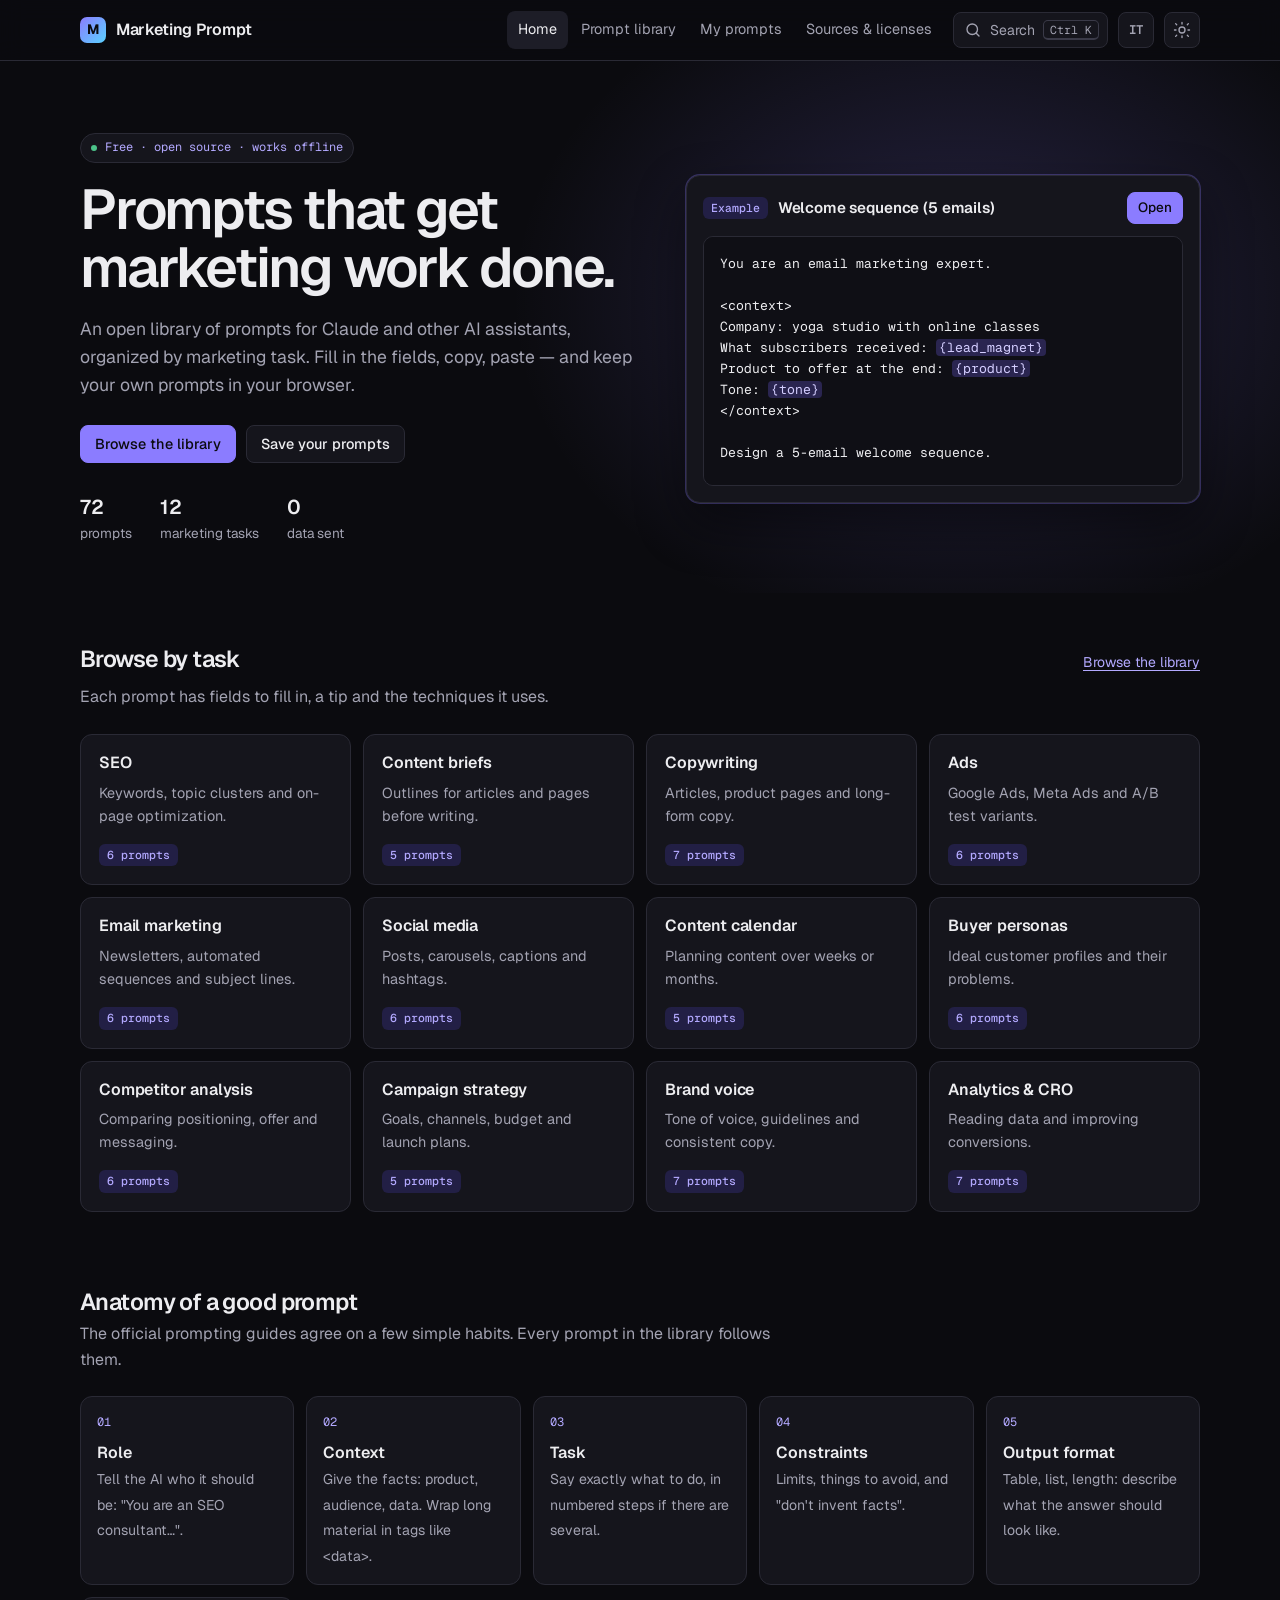
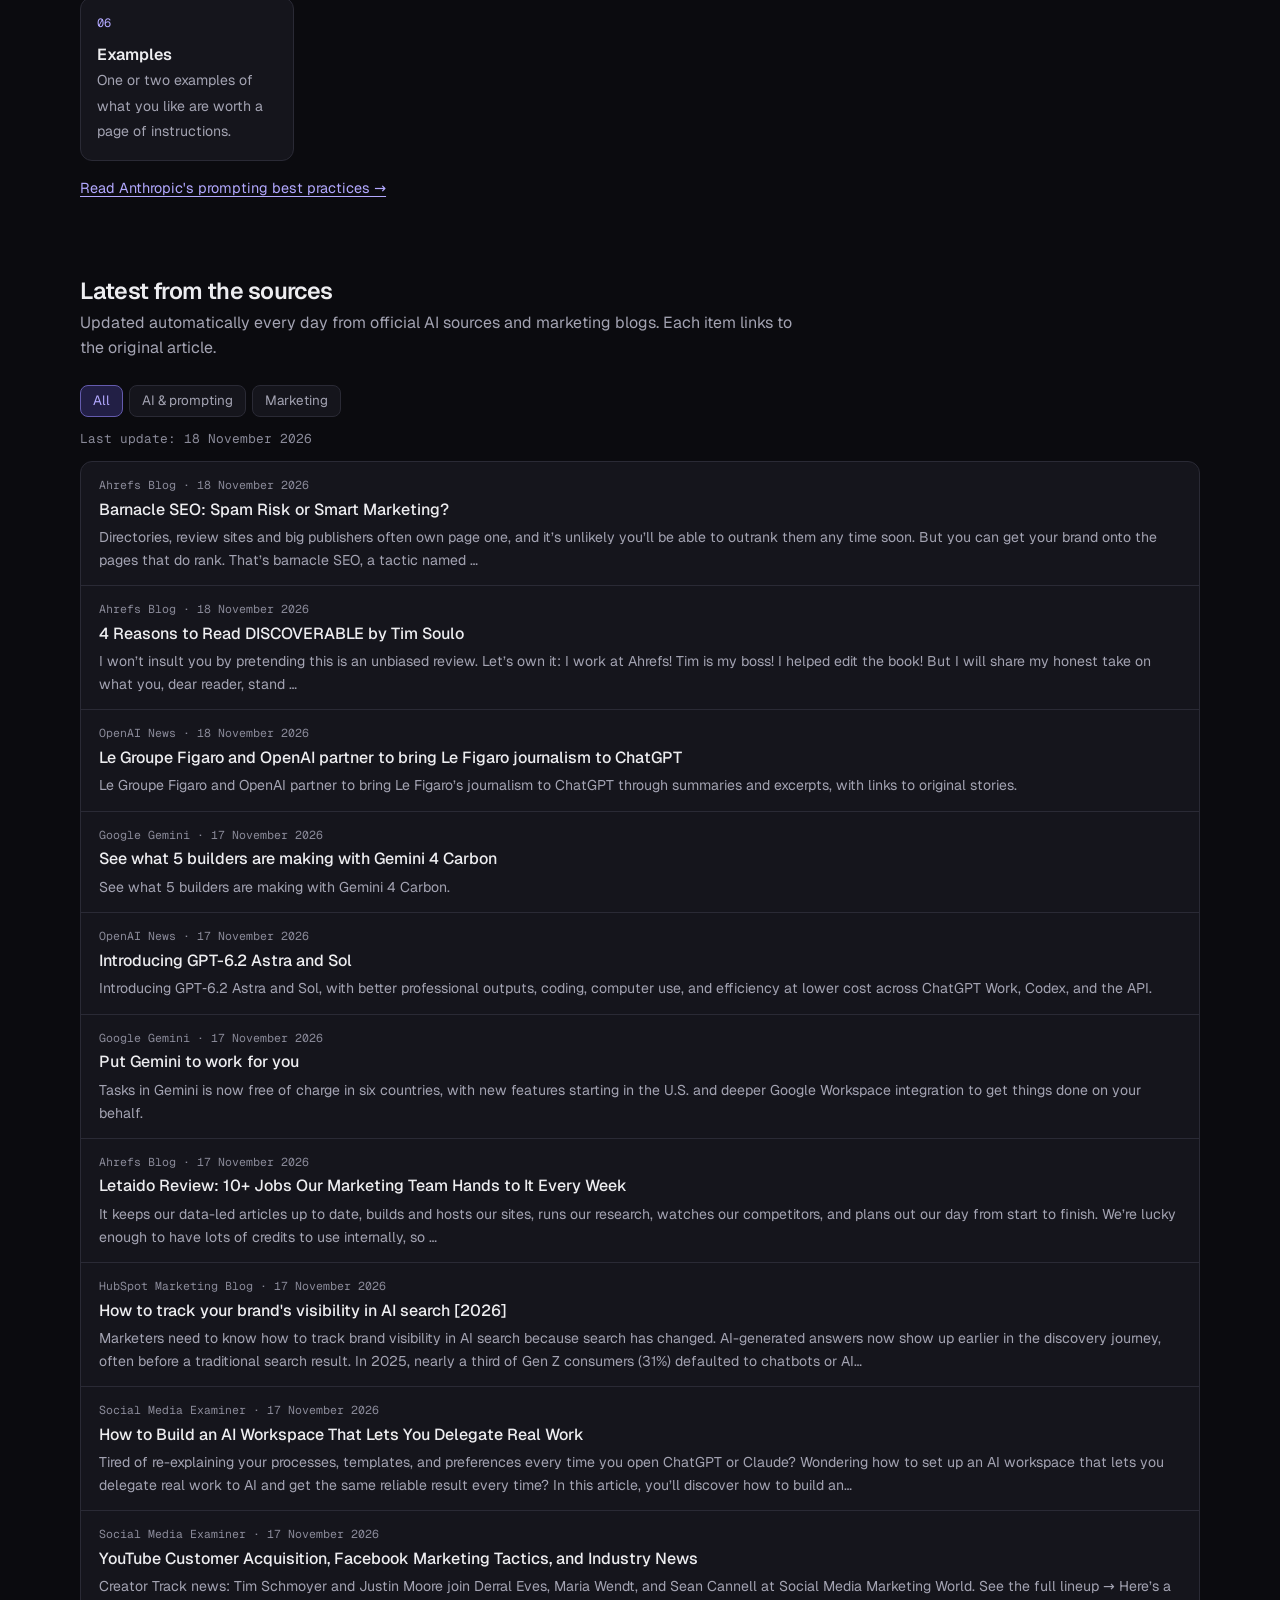
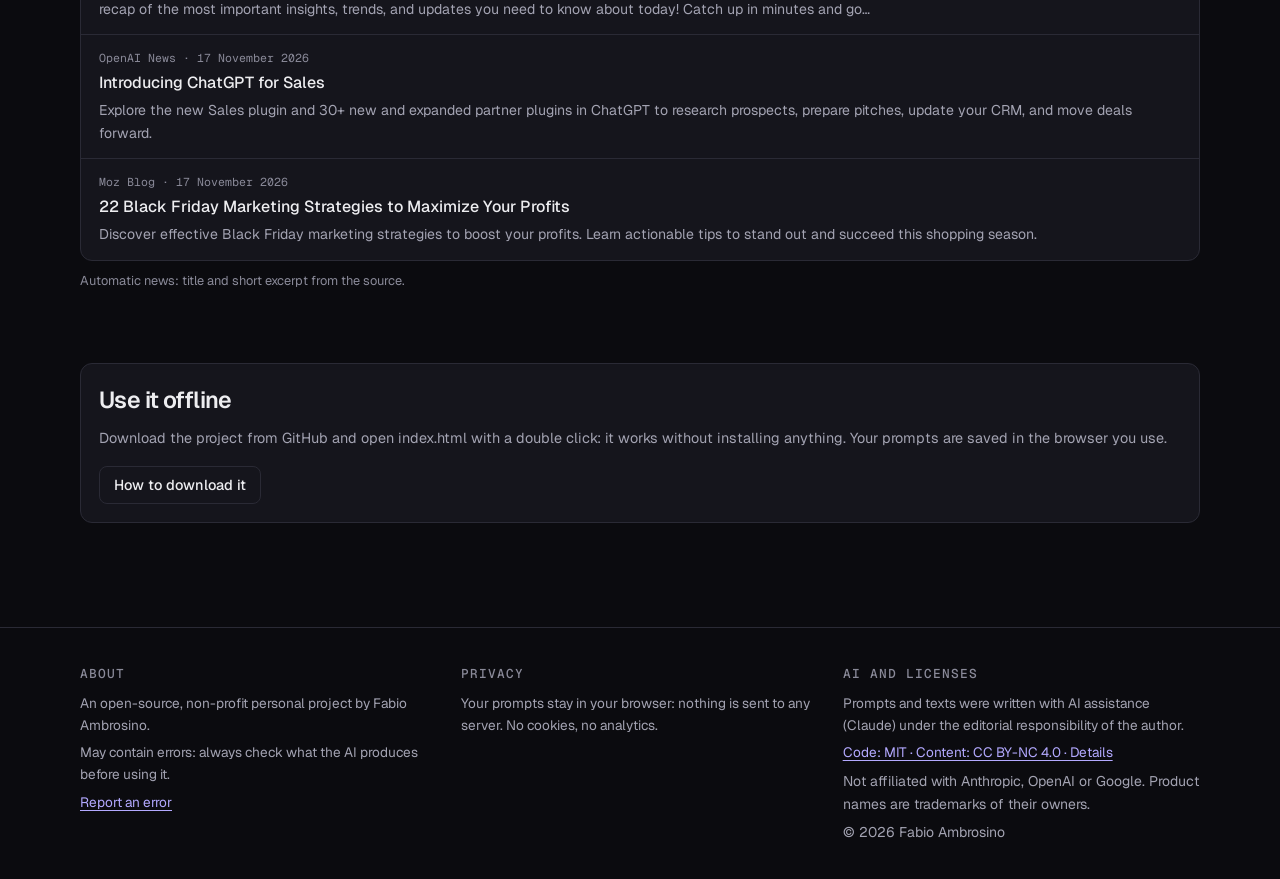
==== index.html @ 4f424ef6 "Marketing Prompt: first release Static guide to digital-marketing prompts for Claude (EN default + I" ====
<!doctype html>
<html lang="en">
<head>
  <meta charset="utf-8">
  <meta name="viewport" content="width=device-width, initial-scale=1">
  <title>Marketing Prompt — prompts for digital marketing</title>
  <meta name="title-en" content="Marketing Prompt — prompts for digital marketing">
  <meta name="title-it" content="Marketing Prompt — prompt per il digital marketing">
  <meta name="description" content="Free library of original digital marketing prompts for Claude and other AI assistants, with a private space to save your own.">
  <link rel="canonical" href="https://ambrosinofabio.github.io/marketing-prompt/">
  <meta property="og:type" content="website">
  <meta property="og:site_name" content="Marketing Prompt">
  <meta property="og:title" content="Marketing Prompt — prompts for digital marketing">
  <meta property="og:description" content="Free library of original digital marketing prompts for Claude and other AI assistants, with a private space to save your own.">
  <meta property="og:url" content="https://ambrosinofabio.github.io/marketing-prompt/">
  <meta property="og:image" content="https://ambrosinofabio.github.io/marketing-prompt/img/og.png">
  <meta property="og:image:width" content="1200">
  <meta property="og:image:height" content="630">
  <meta property="og:image:alt" content="Marketing Prompt — prompts that get marketing work done">
  <meta name="twitter:card" content="summary_large_image">
  <link rel="icon" href="data:image/svg+xml,%3Csvg xmlns='http://www.w3.org/2000/svg' viewBox='0 0 32 32'%3E%3Cdefs%3E%3ClinearGradient id='g' x1='0' y1='0' x2='1' y2='1'%3E%3Cstop offset='0' stop-color='%238B7CFF'/%3E%3Cstop offset='1' stop-color='%235AD1FF'/%3E%3C/linearGradient%3E%3C/defs%3E%3Crect width='32' height='32' rx='8' fill='url(%23g)'/%3E%3Ctext x='16' y='22.5' font-family='Arial' font-weight='700' font-size='17' text-anchor='middle' fill='%230B0B0F'%3EM%3C/text%3E%3C/svg%3E">
  <meta name="theme-color" content="#0B0B0F">
  <link rel="stylesheet" href="css/style.css">
  <script src="js/i18n.js"></script>
  <script src="js/comune.js"></script>
</head>
<body>
  <a class="sr skip" href="#contenuto" data-i18n="ui.skip">Skip to content</a>
  <header class="testa">
    <div class="wrap">
      <a class="logo" href="index.html"><span class="logo-mark" aria-hidden="true">M</span>Marketing Prompt</a>
      <nav class="nav" id="nav">
        <a href="index.html" data-i18n="nav.home" aria-current="page">Home</a>
        <a href="prompt.html" data-i18n="nav.library">Prompt library</a>
        <a href="miei-prompt.html" data-i18n="nav.mine">My prompts</a>
        <a href="fonti.html" data-i18n="nav.sources">Sources &amp; licenses</a>
      </nav>
      <button class="btn-cerca" id="btnCerca" type="button" aria-label="Quick search (Ctrl K)" data-i18n-attr="aria-label:pal.title">
        <svg class="ico" viewBox="0 0 24 24" aria-hidden="true"><path d="M11 18a7 7 0 1 0 0-14 7 7 0 0 0 0 14zM20 20l-4-4"/></svg>
        <span class="etich" data-i18n="ui.search">Search</span><span class="kbd">Ctrl K</span>
      </button>
      <button class="btn-icona" id="btnLingua" type="button">IT</button>
      <button class="btn-icona" id="btnTema" type="button" aria-label="Switch theme"></button>
      <button class="btn-icona burger" id="btnMenu" type="button" aria-expanded="false" aria-controls="nav" aria-label="Open menu" data-i18n-attr="aria-label:ui.menu"></button>
    </div>
  </header>
  <main id="contenuto">
    <section class="hero">
      <div class="wrap hero-griglia">
        <div>
          <span class="occhiello" data-i18n="home.eyebrow">Free · open source · works offline</span>
          <h1 data-i18n="home.title">Prompts that get marketing work done.</h1>
          <p data-i18n="home.lead">An open library of prompts for Claude and other AI assistants, organized by marketing task. Fill in the fields, copy, paste — and keep your own prompts in your browser.</p>
          <div class="azioni">
            <a class="btn primario" href="prompt.html" data-i18n="home.ctaLib">Browse the library</a>
            <a class="btn" href="miei-prompt.html" data-i18n="home.ctaMine">Save your prompts</a>
          </div>
          <div class="stat-riga">
            <span><b id="statPrompt">24</b><span data-i18n="home.statPrompts">prompts</span></span>
            <span><b id="statCat">12</b><span data-i18n="home.statCats">marketing tasks</span></span>
            <span><b>0</b><span data-i18n="home.statData">data sent</span></span>
          </div>
        </div>
        <div class="demo" id="demo">
          <div class="demo-testa">
            <span class="etichetta" data-i18n="home.demoLabel">Example</span>
            <h2 id="demoTitolo">Welcome sequence (5 emails)</h2>
            <button class="btn piccolo primario" id="demoApri" type="button" data-i18n="home.demoOpen">Open</button>
          </div>
          <div class="anteprima" id="demoTesto"></div>
        </div>
      </div>
    </section>

    <section class="sezione">
      <div class="wrap">
        <div class="sez-testa">
          <h2 data-i18n="home.cats">Browse by task</h2>
          <a href="prompt.html" class="small" data-i18n="home.ctaLib">Browse the library</a>
        </div>
        <p class="intro" data-i18n="home.catsIntro">Each prompt has fields to fill in, a tip and the techniques it uses.</p>
        <div class="griglia" id="griglia-cat"></div>
      </div>
    </section>

    <section class="sezione">
      <div class="wrap">
        <h2 data-i18n="home.anatomy">Anatomy of a good prompt</h2>
        <p class="intro" data-i18n="home.anatomyIntro">The official prompting guides agree on a few simple habits. Every prompt in the library follows them.</p>
        <ol class="anatomia">
          <li><strong data-i18n="an.role">Role</strong><span data-i18n="an.roleD">Tell the AI who it should be: "You are an SEO consultant…".</span></li>
          <li><strong data-i18n="an.ctx">Context</strong><span data-i18n="an.ctxD">Give the facts: product, audience, data. Wrap long material in tags like &lt;data&gt;.</span></li>
          <li><strong data-i18n="an.task">Task</strong><span data-i18n="an.taskD">Say exactly what to do, in numbered steps if there are several.</span></li>
          <li><strong data-i18n="an.rules">Constraints</strong><span data-i18n="an.rulesD">Limits, things to avoid, and "don't invent facts".</span></li>
          <li><strong data-i18n="an.format">Output format</strong><span data-i18n="an.formatD">Table, list, length: describe what the answer should look like.</span></li>
          <li><strong data-i18n="an.ex">Examples</strong><span data-i18n="an.exD">One or two examples of what you like are worth a page of instructions.</span></li>
        </ol>
        <a class="link-freccia" href="https://platform.claude.com/docs/en/build-with-claude/prompt-engineering/claude-prompting-best-practices" rel="noopener" data-i18n="home.anatomyLink">Read Anthropic's prompting best practices →</a>
      </div>
    </section>

    <section class="sezione">
      <div class="wrap">
        <h2 data-i18n="home.news">Latest from the sources</h2>
        <p class="intro" data-i18n="home.newsIntro">Updated automatically every day from official AI sources and marketing blogs. Each item links to the original article.</p>
        <div class="filtri-news" id="filtri-news"></div>
        <p class="conteggio" id="novita-agg"></p>
        <ul class="novita" id="novita"></ul>
        <p class="fonte-riga" data-i18n="home.newsAuto">Automatic news: title and short excerpt from the source.</p>
      </div>
    </section>

    <section class="sezione">
      <div class="wrap">
        <div class="scheda">
          <h2 data-i18n="home.offline">Use it offline</h2>
          <p data-i18n="home.offlineText">Download the project from GitHub and open index.html with a double click: it works without installing anything. Your prompts are saved in the browser you use.</p>
          <div class="piede-scheda"><a class="btn" href="https://github.com/AmbrosinoFabio/marketing-prompt#readme" data-i18n="home.offlineLink">How to download it</a></div>
        </div>
      </div>
    </section>
  </main>

  <footer class="piede">
    <div class="wrap">
      <div>
        <h2 data-i18n="foot.about">About</h2>
        <p data-i18n="foot.aboutText">An open-source, non-profit personal project by Fabio Ambrosino.</p>
        <p data-i18n="foot.errors">May contain errors: always check what the AI produces before using it.</p>
        <p><a href="https://github.com/AmbrosinoFabio/marketing-prompt/issues" data-i18n="foot.report">Report an error</a></p>
      </div>
      <div>
        <h2 data-i18n="foot.privacy">Privacy</h2>
        <p data-i18n="foot.privacyText">Your prompts stay in your browser: nothing is sent to any server. No cookies, no analytics.</p>
      </div>
      <div>
        <h2 data-i18n="foot.ai">AI and licenses</h2>
        <p data-i18n="foot.aiText">Prompts and texts were written with AI assistance (Claude) under the editorial responsibility of the author.</p>
        <p><a href="fonti.html#licenze" data-i18n="foot.lic">Code: MIT · Content: CC BY-NC 4.0 · Details</a></p>
        <p class="small" data-i18n="foot.tm">Not affiliated with Anthropic, OpenAI or Google. Product names are trademarks of their owners.</p>
        <p class="small">© <span id="anno">2026</span> Fabio Ambrosino</p>
      </div>
    </div>
  </footer>
  <script src="data/categorie.js"></script>
  <script src="data/prompts.js"></script>
  <script src="data/prompts-it.js"></script>
  <script src="data/news.js"></script>
  <script src="js/store.js"></script>
  <script src="js/palette.js"></script>
  <script src="js/home.js"></script>
</body>
</html>
---- css/style.css ----
/* ============ MARKETING PROMPT — design "Precision" ============
   Dark by default, light on request (button in the header).
   Fonts are stored in /fonts so the site also works offline. */
@font-face{font-family:"Geist";src:url("../fonts/geist.woff2") format("woff2");font-weight:100 900;font-style:normal;font-display:swap}
@font-face{font-family:"Geist Mono";src:url("../fonts/geist-mono.woff2") format("woff2");font-weight:100 900;font-style:normal;font-display:swap}

:root{
  /* dark (default) */
  --bg:#0B0B0F; --bg2:#15151C; --bg3:#1D1D27; --line:#2A2A35; --line2:#3A3A48;
  --ink:#EDEDF0; --ink2:#A3A3B2; --ink3:#8A8A99;
  --acc:#8B7CFF; --acc2:#A99FFF; --acc-ink:#0B0B0F; --acc-soft:#221F45; --acc-text:#B3A9FF;
  --glow:rgb(139 124 255 / .22); --cyan:#5AD1FF;
  --ok:#4CC38A; --warn:#F0A35A; --danger:#FF8A8A; --star:#FFC94D;
  --code:#0F0F15; --var:#2A2550; --var-ink:#D4CEFF;
  --shadow:0 20px 50px rgb(0 0 0 / .45);
  --f-body:"Geist",system-ui,-apple-system,"Segoe UI",Roboto,Arial,sans-serif;
  --f-mono:"Geist Mono",ui-monospace,"Cascadia Code",Consolas,"Liberation Mono",monospace;
  --pad:clamp(16px,4vw,40px); --max:1200px; --r:12px; --r-s:8px;
  color-scheme:dark;
}
:root[data-theme="light"]{
  --bg:#FFFFFF; --bg2:#F6F6F8; --bg3:#ECECF1; --line:#E4E4EA; --line2:#D0D0DA;
  --ink:#111118; --ink2:#4E4E5C; --ink3:#666675;
  --acc:#5B4BDB; --acc2:#4A3BC4; --acc-ink:#FFFFFF; --acc-soft:#ECE9FF; --acc-text:#4C3CCB;
  --glow:rgb(91 75 219 / .14); --cyan:#0A8FC2;
  --ok:#1B7F51; --warn:#9A4D08; --danger:#C2272D; --star:#A86B00;
  --code:#FFFFFF; --var:#ECE9FF; --var-ink:#3F31B8;
  --shadow:0 18px 40px rgb(17 17 24 / .10);
  color-scheme:light;
}

*{box-sizing:border-box;margin:0;padding:0}
html{scroll-behavior:smooth}
body{background:var(--bg);color:var(--ink);font-family:var(--f-body);font-size:16px;line-height:1.6;min-height:100vh;display:flex;flex-direction:column;overflow-x:hidden;-webkit-font-smoothing:antialiased}
main{flex:1}
a{color:var(--acc-text);text-underline-offset:3px}
a:hover{color:var(--acc2)}
button,input,select,textarea{font:inherit;color:inherit}
:focus-visible{outline:2px solid var(--acc);outline-offset:2px}
::selection{background:var(--acc);color:var(--acc-ink)}
.wrap{max-width:var(--max);margin:0 auto;padding:0 var(--pad)}
.muted{color:var(--ink2)}
.small{font-size:.875rem}
.sr{position:absolute;width:1px;height:1px;overflow:hidden;clip:rect(0 0 0 0);white-space:nowrap}
.skip:focus{position:fixed;left:16px;top:12px;width:auto;height:auto;clip:auto;z-index:200;background:var(--acc);color:var(--acc-ink);padding:8px 14px;border-radius:var(--r-s);font-weight:600}
code,.mono{font-family:var(--f-mono);font-size:.9em}
.kbd{font-family:var(--f-mono);font-size:.72rem;line-height:1;color:var(--ink2);border:1px solid var(--line2);border-bottom-width:2px;border-radius:5px;padding:3px 6px;background:var(--bg2);white-space:nowrap}
svg.ico{width:18px;height:18px;flex:none;stroke:currentColor;fill:none;stroke-width:1.8;stroke-linecap:round;stroke-linejoin:round}

/* ---------- header ---------- */
.testa{position:sticky;top:0;z-index:40;background:color-mix(in srgb,var(--bg) 80%,transparent);backdrop-filter:blur(12px);-webkit-backdrop-filter:blur(12px);border-bottom:1px solid var(--line)}
.testa .wrap{display:flex;align-items:center;gap:10px;min-height:60px}
.logo{display:flex;align-items:center;gap:10px;font-weight:600;font-size:1rem;letter-spacing:-.02em;text-decoration:none;color:var(--ink);white-space:nowrap;margin-right:8px}
.logo:hover{color:var(--ink)}
.logo-mark{width:26px;height:26px;border-radius:7px;display:grid;place-items:center;background:linear-gradient(135deg,var(--acc),var(--cyan));color:#0B0B0F;font-weight:700;font-size:.85rem}
.nav{display:flex;gap:2px;margin-left:auto}
.nav a{text-decoration:none;color:var(--ink2);padding:7px 11px;border-radius:var(--r-s);font-size:.9rem;white-space:nowrap}
.nav a:hover{background:var(--bg3);color:var(--ink)}
.nav a[aria-current="page"]{color:var(--ink);background:var(--bg3)}
.btn-cerca{display:flex;align-items:center;gap:8px;height:36px;padding:0 8px 0 10px;border:1px solid var(--line);border-radius:var(--r-s);background:var(--bg2);color:var(--ink2);cursor:pointer;font-size:.875rem}
.btn-cerca:hover{border-color:var(--line2);color:var(--ink)}
.btn-icona{background:var(--bg2);border:1px solid var(--line);width:36px;height:36px;border-radius:var(--r-s);display:grid;place-items:center;cursor:pointer;flex:none;color:var(--ink2);font-size:.78rem;font-weight:600;font-family:var(--f-mono)}
.btn-icona:hover{border-color:var(--line2);color:var(--ink)}
.burger{display:none}
@media (max-width:860px){
  .burger{display:grid}
  .nav{display:none;position:absolute;left:0;right:0;top:100%;background:var(--bg);border-bottom:1px solid var(--line);flex-direction:column;padding:8px var(--pad) 16px;margin:0}
  .nav.aperto{display:flex}
  .nav a{padding:12px}
  .btn-cerca{margin-left:auto}
  .btn-cerca .etich,.btn-cerca .kbd{display:none}
  .btn-cerca{width:36px;padding:0;justify-content:center}
}

/* ---------- hero ---------- */
.hero{position:relative;padding:72px 0 48px;overflow:hidden}
.hero::before{content:"";position:absolute;right:-10%;top:-20%;width:70%;height:130%;background:radial-gradient(closest-side,var(--glow),transparent);pointer-events:none}
.hero .wrap{position:relative}
.hero-griglia{display:grid;gap:40px;grid-template-columns:1.1fr 1fr;align-items:center}
.hero h1{font-size:clamp(2.1rem,5vw,3.5rem);line-height:1.04;letter-spacing:-.04em;font-weight:600;max-width:16ch}
.hero p{font-size:1.1rem;color:var(--ink2);max-width:52ch;margin-top:18px}
.hero.compatto{padding:48px 0 16px}
.hero.compatto h1{font-size:clamp(1.9rem,4vw,2.6rem);max-width:none}
.occhiello{display:inline-flex;align-items:center;gap:8px;font-family:var(--f-mono);font-size:.75rem;color:var(--acc-text);border:1px solid var(--line);background:var(--bg2);border-radius:99px;padding:4px 10px;margin-bottom:18px}
.occhiello::before{content:"";width:6px;height:6px;border-radius:50%;background:var(--ok)}
.azioni{display:flex;gap:10px;flex-wrap:wrap;margin-top:26px;align-items:center}
.stat-riga{display:flex;gap:28px;flex-wrap:wrap;margin-top:28px;font-size:.85rem;color:var(--ink2)}
.stat-riga b{display:block;color:var(--ink);font-size:1.25rem;font-weight:600;letter-spacing:-.02em}
.demo{background:var(--bg2);border:1px solid var(--line);border-radius:14px;padding:16px;box-shadow:0 0 0 1px color-mix(in srgb,var(--acc) 30%,transparent),var(--shadow)}
.demo-testa{display:flex;align-items:center;gap:10px;margin-bottom:12px}
.demo-testa h2{font-size:.95rem;font-weight:600;flex:1;letter-spacing:-.01em}
.demo .anteprima{max-height:250px}
@media (max-width:900px){.hero-griglia{grid-template-columns:1fr}.hero{padding-top:48px}}

/* ---------- buttons ---------- */
.btn{display:inline-flex;align-items:center;justify-content:center;gap:8px;height:38px;padding:0 14px;border-radius:var(--r-s);border:1px solid var(--line);background:var(--bg2);color:var(--ink);text-decoration:none;cursor:pointer;font-weight:500;font-size:.9rem;white-space:nowrap;transition:border-color .15s,background .15s}
.btn:hover{border-color:var(--line2);color:var(--ink)}
.btn.primario{background:var(--acc);border-color:var(--acc);color:var(--acc-ink)}
.btn.primario:hover{background:var(--acc2);border-color:var(--acc2);color:var(--acc-ink)}
.btn.piccolo{height:32px;padding:0 10px;font-size:.84rem}
.btn.pericolo{color:var(--danger)}
.btn.copiato{background:var(--ok);border-color:var(--ok);color:#06150E}
.btn[disabled]{opacity:.5;cursor:default}

/* ---------- sections ---------- */
.sezione{padding:48px 0}
.sez-testa{display:flex;align-items:baseline;justify-content:space-between;gap:16px;flex-wrap:wrap;margin-bottom:6px}
.sezione h2{font-size:1.45rem;letter-spacing:-.025em;font-weight:600}
.sezione p.intro{color:var(--ink2);max-width:65ch;margin-bottom:24px}
.griglia{display:grid;gap:12px;grid-template-columns:repeat(auto-fill,minmax(270px,1fr))}
.scheda{position:relative;background:var(--bg2);border:1px solid var(--line);border-radius:var(--r);padding:18px;display:flex;flex-direction:column;gap:8px;transition:border-color .15s,transform .15s,box-shadow .15s}
.scheda h3{font-size:1rem;line-height:1.3;font-weight:600;letter-spacing:-.01em}
.scheda p{color:var(--ink2);font-size:.9rem}
.scheda .piede-scheda{margin-top:auto;display:flex;gap:8px;flex-wrap:wrap;align-items:center;padding-top:8px}
.scheda.link{text-decoration:none;color:inherit;cursor:pointer}
.scheda.link:hover,.scheda.link:focus-within{border-color:color-mix(in srgb,var(--acc) 55%,var(--line));box-shadow:0 0 0 1px color-mix(in srgb,var(--acc) 25%,transparent),0 10px 30px var(--glow)}
.scheda .apri-tutta{position:absolute;inset:0;border-radius:inherit;background:none;border:0;cursor:pointer}
.scheda .apri-tutta:focus-visible{outline-offset:-2px}
.scheda .piede-scheda .btn{position:relative;z-index:1}
.meta-scheda{display:flex;gap:6px;flex-wrap:wrap;align-items:center;font-size:.78rem;color:var(--ink3)}
.meta-scheda .sep::before{content:"·"}
.scheda > .etichetta{align-self:flex-start}
.etichetta{display:inline-block;font-family:var(--f-mono);font-size:.72rem;font-weight:500;padding:2px 8px;border-radius:6px;background:var(--acc-soft);color:var(--acc-text);white-space:nowrap}
.etichetta.neutra{background:var(--bg3);color:var(--ink2)}
.riga-top{display:flex;gap:8px;align-items:center}
.riga-top .stella{margin-left:auto}

/* anatomy */
.anatomia{counter-reset:p;display:grid;gap:12px;grid-template-columns:repeat(auto-fit,minmax(180px,1fr))}
.anatomia li{list-style:none;background:var(--bg2);border:1px solid var(--line);border-radius:var(--r);padding:16px;counter-increment:p}
.anatomia li::before{content:"0" counter(p);display:block;font-family:var(--f-mono);font-size:.75rem;color:var(--acc-text);margin-bottom:8px}
.anatomia strong{display:block;font-weight:600}
.anatomia span{color:var(--ink2);font-size:.88rem}
.link-freccia{display:inline-block;margin-top:16px;font-size:.9rem}

/* news */
.novita{display:grid;gap:0;border:1px solid var(--line);border-radius:var(--r);overflow:hidden;background:var(--bg2)}
.novita li{list-style:none;padding:14px 18px;border-top:1px solid var(--line)}
.novita li:first-child{border-top:0}
.novita li.vuoto{border:0;border-radius:0}
.novita a{font-weight:500;text-decoration:none;color:var(--ink)}
.novita a:hover{color:var(--acc-text);text-decoration:underline}
.novita .meta{font-family:var(--f-mono);font-size:.72rem;color:var(--ink3);margin-bottom:2px}
.novita p{font-size:.88rem;color:var(--ink2);margin-top:4px}
.filtri-news{display:flex;gap:6px;flex-wrap:wrap;margin-bottom:12px}

/* ---------- library ---------- */
.barra{display:flex;gap:10px;flex-wrap:wrap;align-items:center;margin-bottom:14px}
.cerca{flex:1;min-width:220px;height:42px;padding:0 14px;border-radius:var(--r-s);border:1px solid var(--line);background:var(--bg2)}
.cerca:focus{border-color:var(--acc);outline:none;box-shadow:0 0 0 3px var(--glow)}
.chip{height:32px;padding:0 12px;border-radius:var(--r-s);border:1px solid var(--line);background:var(--bg2);cursor:pointer;font-size:.84rem;color:var(--ink2)}
.chip:hover{border-color:var(--line2);color:var(--ink)}
.chip[aria-pressed="true"]{background:var(--acc-soft);border-color:color-mix(in srgb,var(--acc) 60%,var(--line));color:var(--acc-text)}
.categorie{display:flex;gap:6px;flex-wrap:wrap;margin-bottom:20px}
.conteggio{font-family:var(--f-mono);color:var(--ink3);font-size:.8rem;margin-bottom:12px}
.vuoto{padding:36px 20px;text-align:center;color:var(--ink2);border:1px dashed var(--line2);border-radius:var(--r);display:grid;gap:14px;justify-items:center;grid-column:1/-1}

/* ---------- prompt dialog ---------- */
dialog{border:1px solid var(--line);border-radius:16px;background:var(--bg2);color:var(--ink);width:min(1080px,calc(100vw - 24px));max-height:calc(100vh - 24px);padding:0;margin:auto;box-shadow:var(--shadow)}
dialog::backdrop{background:rgb(5 5 10 / .6);backdrop-filter:blur(3px)}
.dlg-testa{display:flex;gap:12px;align-items:flex-start;padding:18px 22px;border-bottom:1px solid var(--line);position:sticky;top:0;background:var(--bg2);z-index:2}
.dlg-titoli{flex:1;display:grid;gap:6px;justify-items:start}
.dlg-testa h2{font-size:1.2rem;line-height:1.3;font-weight:600;letter-spacing:-.02em}
.dlg-corpo{padding:20px 22px;display:grid;gap:22px}
.dlg-colonne{display:grid;gap:22px;grid-template-columns:minmax(0,1fr) minmax(0,1.15fr);align-items:start}
.dlg-sx,.dlg-dx{display:grid;gap:14px;align-content:start}
.dlg-dx{position:sticky;top:84px}
.dlg-corpo h3{font-family:var(--f-mono);font-size:.72rem;font-weight:500;text-transform:uppercase;letter-spacing:.08em;color:var(--ink3)}
.dlg-piede{display:flex;gap:8px;flex-wrap:wrap;align-items:center;padding:14px 22px;border-top:1px solid var(--line);position:sticky;bottom:0;background:var(--bg2);z-index:2}
.dlg-piede .suggerimento{margin-left:auto;font-size:.8rem;color:var(--ink3);display:flex;gap:6px;align-items:center}
@media (max-width:820px){.dlg-colonne{grid-template-columns:1fr}.dlg-dx{position:static}.dlg-piede .suggerimento{display:none}}
.campi{display:grid;gap:12px}
label{display:grid;gap:5px;font-size:.84rem;font-weight:500;color:var(--ink2)}
input[type=text],input[type=search],select,textarea{min-height:40px;padding:9px 12px;border-radius:var(--r-s);border:1px solid var(--line);background:var(--bg);color:var(--ink);font-weight:400;width:100%}
input:focus,select:focus,textarea:focus{border-color:var(--acc);outline:none;box-shadow:0 0 0 3px var(--glow)}
textarea{resize:vertical;min-height:120px;font-family:var(--f-mono);font-size:.85rem;line-height:1.55}
textarea.corto{min-height:72px}
textarea.testo-normale{font-family:var(--f-body);font-size:.92rem}
::placeholder{color:var(--ink3);opacity:1}
.anteprima{white-space:pre-wrap;font-family:var(--f-mono);font-size:.82rem;line-height:1.6;background:var(--code);border:1px solid var(--line);border-radius:10px;padding:16px;max-height:min(60vh,520px);overflow:auto;word-break:break-word}
.anteprima mark{background:var(--var);color:var(--var-ink);border-radius:4px;padding:0 3px}
.consiglio{background:var(--bg3);border-left:3px solid var(--acc);padding:12px 14px;border-radius:0 10px 10px 0;font-size:.88rem;color:var(--ink2)}
.consiglio strong{color:var(--ink)}
.fonte-riga{font-size:.8rem;color:var(--ink3)}
.tecniche{display:flex;gap:6px;flex-wrap:wrap}

/* ---------- command palette (Ctrl K) ---------- */
.palette{width:min(640px,calc(100vw - 24px));margin:12vh auto auto;max-height:70vh;display:flex;flex-direction:column}
.palette[open]{display:flex}
.pal-input{display:flex;align-items:center;gap:10px;padding:0 16px;border-bottom:1px solid var(--line)}
.pal-input input{border:0;background:none;height:54px;font-size:1rem;box-shadow:none;padding:0}
.pal-input input:focus{box-shadow:none}
.pal-lista{list-style:none;overflow:auto;padding:8px}
.pal-gruppo{font-family:var(--f-mono);font-size:.7rem;text-transform:uppercase;letter-spacing:.08em;color:var(--ink3);padding:10px 10px 4px}
.pal-voce{display:flex;align-items:center;gap:10px;padding:9px 10px;border-radius:var(--r-s);cursor:pointer;color:var(--ink)}
.pal-voce .sub{margin-left:auto;font-size:.75rem;color:var(--ink3);font-family:var(--f-mono);white-space:nowrap}
.pal-voce[aria-selected="true"]{background:var(--acc-soft);color:var(--acc-text)}
.pal-voce[aria-selected="true"] .sub{color:var(--acc-text)}
.pal-vuoto{padding:24px;text-align:center;color:var(--ink2)}
.pal-piede{display:flex;gap:14px;padding:10px 16px;border-top:1px solid var(--line);font-size:.76rem;color:var(--ink3)}
.pal-piede span{display:flex;gap:6px;align-items:center}

/* ---------- my prompts ---------- */
.avviso{background:color-mix(in srgb,var(--warn) 10%,var(--bg2));border:1px solid color-mix(in srgb,var(--warn) 35%,var(--line));border-radius:var(--r);padding:14px 18px;font-size:.9rem;margin-bottom:22px;color:var(--ink2)}
.avviso strong{color:var(--warn)}
.stella{background:none;border:0;cursor:pointer;font-size:1.15rem;line-height:1;color:var(--ink3);padding:4px;border-radius:6px}
.stella[aria-pressed="true"]{color:var(--star)}
.estratto{white-space:pre-line;font-family:var(--f-mono);font-size:.78rem !important;line-height:1.55;background:var(--code);border:1px solid var(--line);border-radius:8px;padding:10px;max-height:8.5em;overflow:hidden}
.campo-aiuto{font-weight:400;font-size:.8rem;color:var(--ink3)}
select.auto{width:auto}

/* ---------- toast ---------- */
.toast{position:fixed;left:50%;bottom:24px;transform:translateX(-50%) translateY(16px);background:var(--ink);color:var(--bg);padding:10px 16px;border-radius:10px;opacity:0;pointer-events:none;transition:opacity .2s,transform .2s;z-index:300;font-size:.9rem;font-weight:500;max-width:calc(100vw - 32px)}
.toast.vis{opacity:1;transform:translateX(-50%)}

/* ---------- long text (sources) ---------- */
.testo{max-width:76ch}
.testo h1{font-size:clamp(1.9rem,4vw,2.6rem);letter-spacing:-.035em;font-weight:600;line-height:1.1}
.testo h2{margin-top:36px;font-size:1.3rem;letter-spacing:-.02em;font-weight:600}
.testo h3{margin-top:20px;font-size:1.02rem;font-weight:600}
.testo p,.testo ul,.testo .tabella{margin-top:10px;color:var(--ink2)}
.testo strong{color:var(--ink)}
.testo ul{padding-left:22px}
.tabella{overflow-x:auto;border:1px solid var(--line);border-radius:var(--r)}
table{border-collapse:collapse;width:100%;font-size:.88rem}
th,td{border-bottom:1px solid var(--line);padding:10px 12px;text-align:left;vertical-align:top}
tr:last-child td{border-bottom:0}
th{background:var(--bg2);color:var(--ink);font-weight:600}

/* ---------- footer ---------- */
.piede{border-top:1px solid var(--line);margin-top:56px;padding:36px 0;font-size:.85rem;color:var(--ink2)}
.piede .wrap{display:grid;gap:24px;grid-template-columns:repeat(auto-fit,minmax(240px,1fr))}
.piede h2{font-size:.8rem;font-family:var(--f-mono);font-weight:500;text-transform:uppercase;letter-spacing:.08em;color:var(--ink3);margin-bottom:8px}
.piede p+p{margin-top:6px}

/* ---------- reduced motion ---------- */
@media (prefers-reduced-motion:reduce){
  html{scroll-behavior:auto}
  *,*::before,*::after{transition:none !important;animation:none !important}
}
.novita + .fonte-riga{margin-top:10px}
.sezione + .sezione{padding-top:24px}
#dlgEditor{width:min(720px,calc(100vw - 24px))}

/* library: type tabs and sections */
.tipi{display:inline-flex;gap:2px;padding:3px;border:1px solid var(--line);border-radius:10px;background:var(--bg2);margin-bottom:14px;flex-wrap:wrap}
.tab{height:32px;padding:0 12px;border:0;border-radius:7px;background:none;color:var(--ink2);cursor:pointer;font-size:.86rem;font-weight:500}
.tab:hover{color:var(--ink)}
.tab[aria-pressed="true"]{background:var(--bg3);color:var(--ink);box-shadow:inset 0 0 0 1px var(--line2)}
.gruppo-testa{grid-column:1/-1;margin-top:18px;padding-bottom:4px;border-bottom:1px solid var(--line)}
.gruppo-testa:first-child{margin-top:0}
.gruppo-testa h2{font-size:1.15rem;font-weight:600;letter-spacing:-.02em}
.gruppo-testa p{color:var(--ink2);font-size:.88rem;max-width:80ch}
.fonte-box{border:1px solid var(--line);border-radius:10px;padding:12px 14px;font-size:.85rem;color:var(--ink2);display:grid;gap:4px;background:var(--bg)}
.fonte-box strong{color:var(--ink)}
.griglia{row-gap:12px}
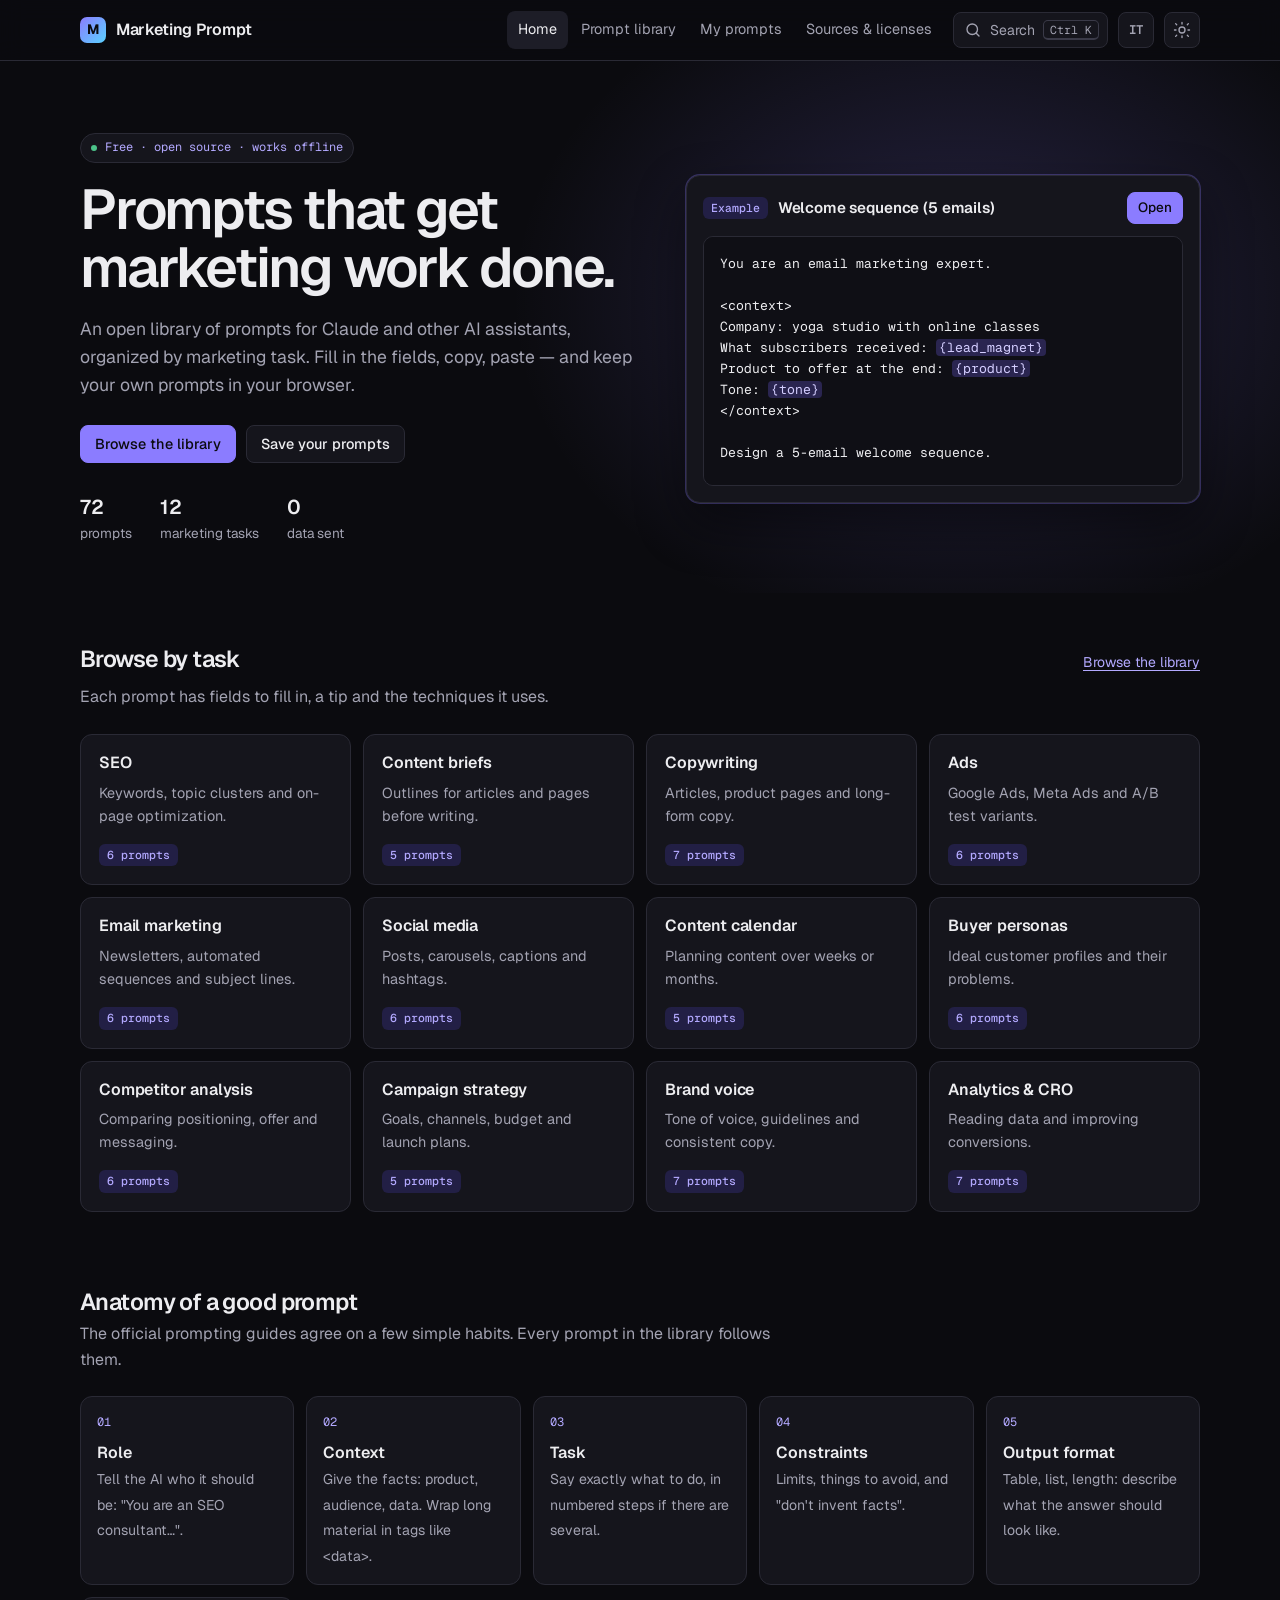
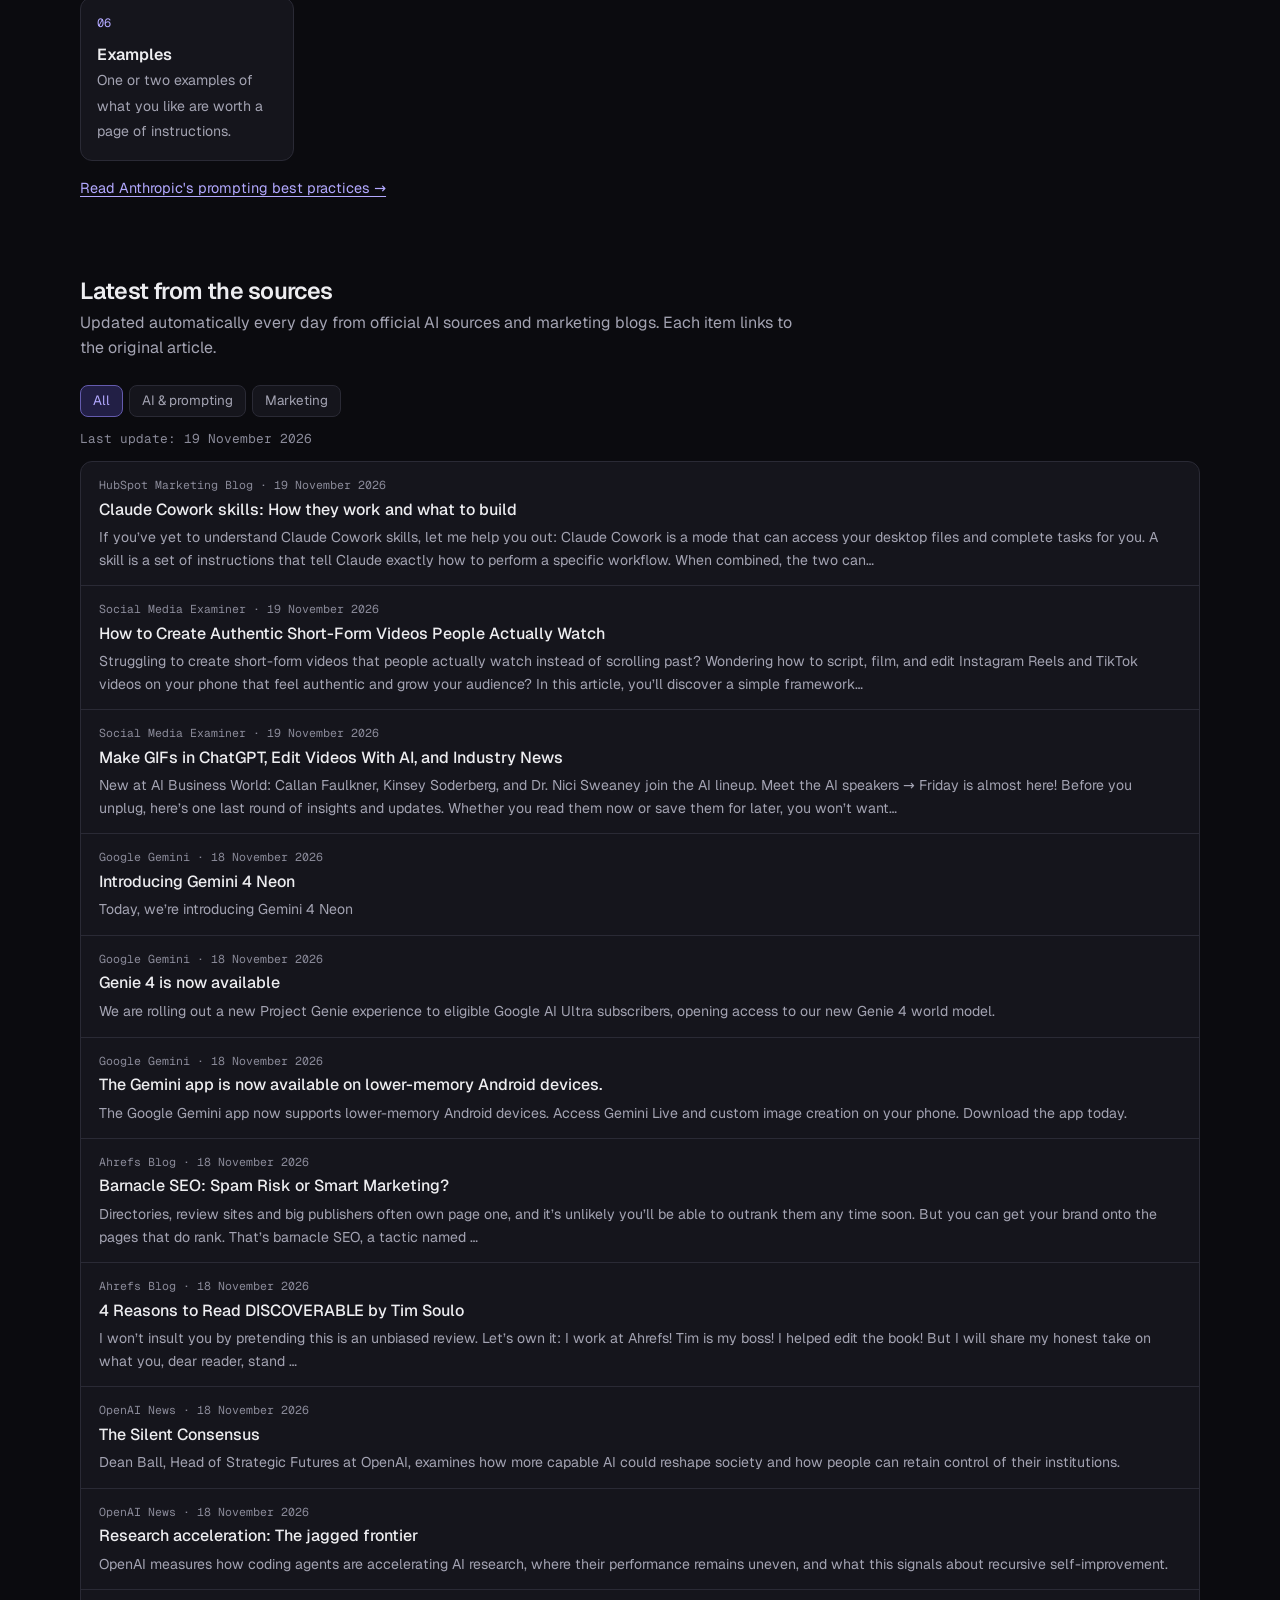
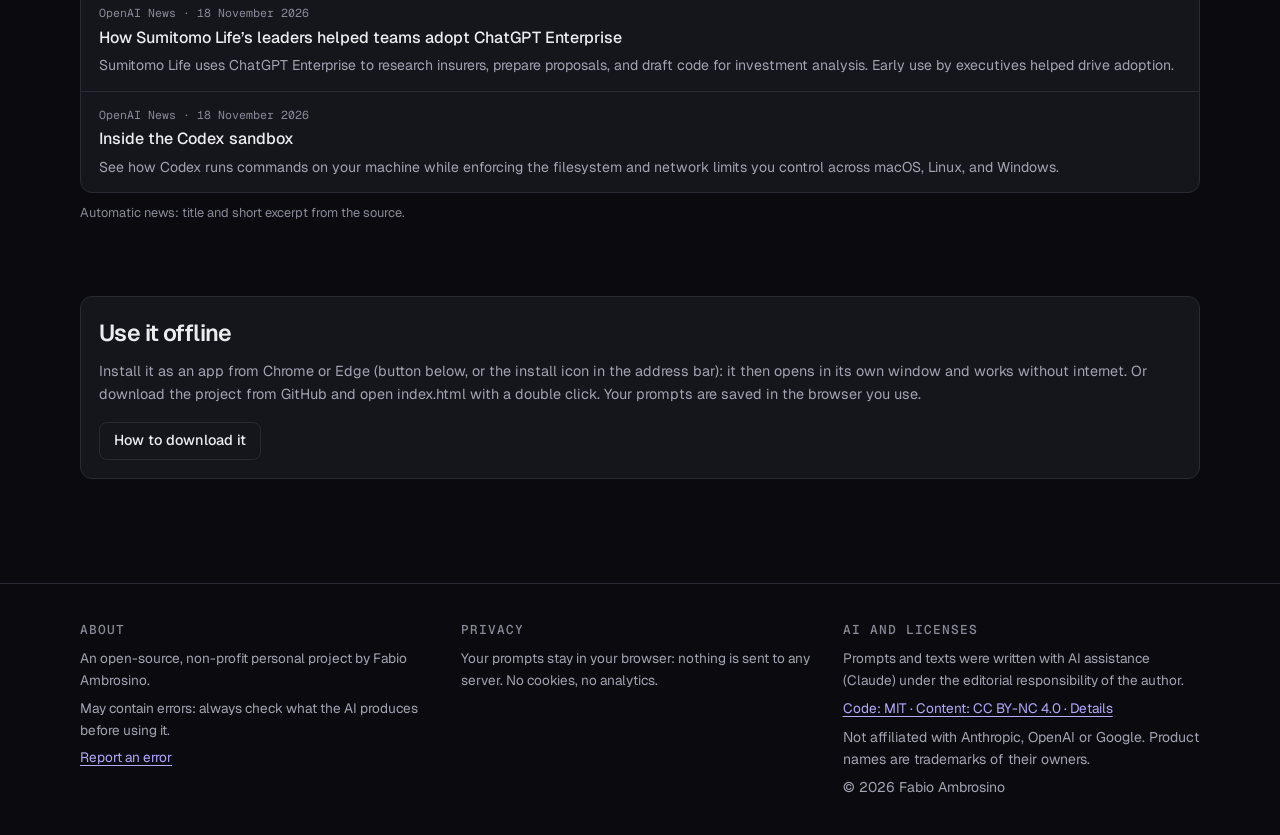
==== commit de97fc82: "Installable offline app (PWA), sharing tags, sitemap and 404 page - manifest, app icons and a servic" ====
--- a/index.html
+++ b/index.html
@@ -20,6 +20,8 @@
   <meta name="twitter:card" content="summary_large_image">
   <link rel="icon" href="data:image/svg+xml,%3Csvg xmlns='http://www.w3.org/2000/svg' viewBox='0 0 32 32'%3E%3Cdefs%3E%3ClinearGradient id='g' x1='0' y1='0' x2='1' y2='1'%3E%3Cstop offset='0' stop-color='%238B7CFF'/%3E%3Cstop offset='1' stop-color='%235AD1FF'/%3E%3C/linearGradient%3E%3C/defs%3E%3Crect width='32' height='32' rx='8' fill='url(%23g)'/%3E%3Ctext x='16' y='22.5' font-family='Arial' font-weight='700' font-size='17' text-anchor='middle' fill='%230B0B0F'%3EM%3C/text%3E%3C/svg%3E">
   <meta name="theme-color" content="#0B0B0F">
+  <link rel="manifest" href="manifest.webmanifest">
+  <link rel="apple-touch-icon" href="img/apple-touch-icon.png">
   <link rel="stylesheet" href="css/style.css">
   <script src="js/i18n.js"></script>
   <script src="js/comune.js"></script>
@@ -115,7 +117,10 @@
         <div class="scheda">
           <h2 data-i18n="home.offline">Use it offline</h2>
           <p data-i18n="home.offlineText">Download the project from GitHub and open index.html with a double click: it works without installing anything. Your prompts are saved in the browser you use.</p>
-          <div class="piede-scheda"><a class="btn" href="https://github.com/AmbrosinoFabio/marketing-prompt#readme" data-i18n="home.offlineLink">How to download it</a></div>
+          <div class="piede-scheda">
+            <button class="btn primario" type="button" data-installa hidden data-i18n="pwa.install">Install the app</button>
+            <a class="btn" href="https://github.com/AmbrosinoFabio/marketing-prompt#readme" data-i18n="home.offlineLink">How to download it</a>
+          </div>
         </div>
       </div>
     </section>
@@ -148,6 +153,7 @@
   <script src="data/news.js"></script>
   <script src="js/store.js"></script>
   <script src="js/palette.js"></script>
+  <script src="js/pwa.js"></script>
   <script src="js/home.js"></script>
 </body>
 </html>
--- a/css/style.css
+++ b/css/style.css
@@ -254,3 +254,6 @@
 .fonte-box{border:1px solid var(--line);border-radius:10px;padding:12px 14px;font-size:.85rem;color:var(--ink2);display:grid;gap:4px;background:var(--bg)}
 .fonte-box strong{color:var(--ink)}
 .griglia{row-gap:12px}
+
+/* the hidden attribute always wins over display rules (e.g. .btn) */
+[hidden]{display:none !important}
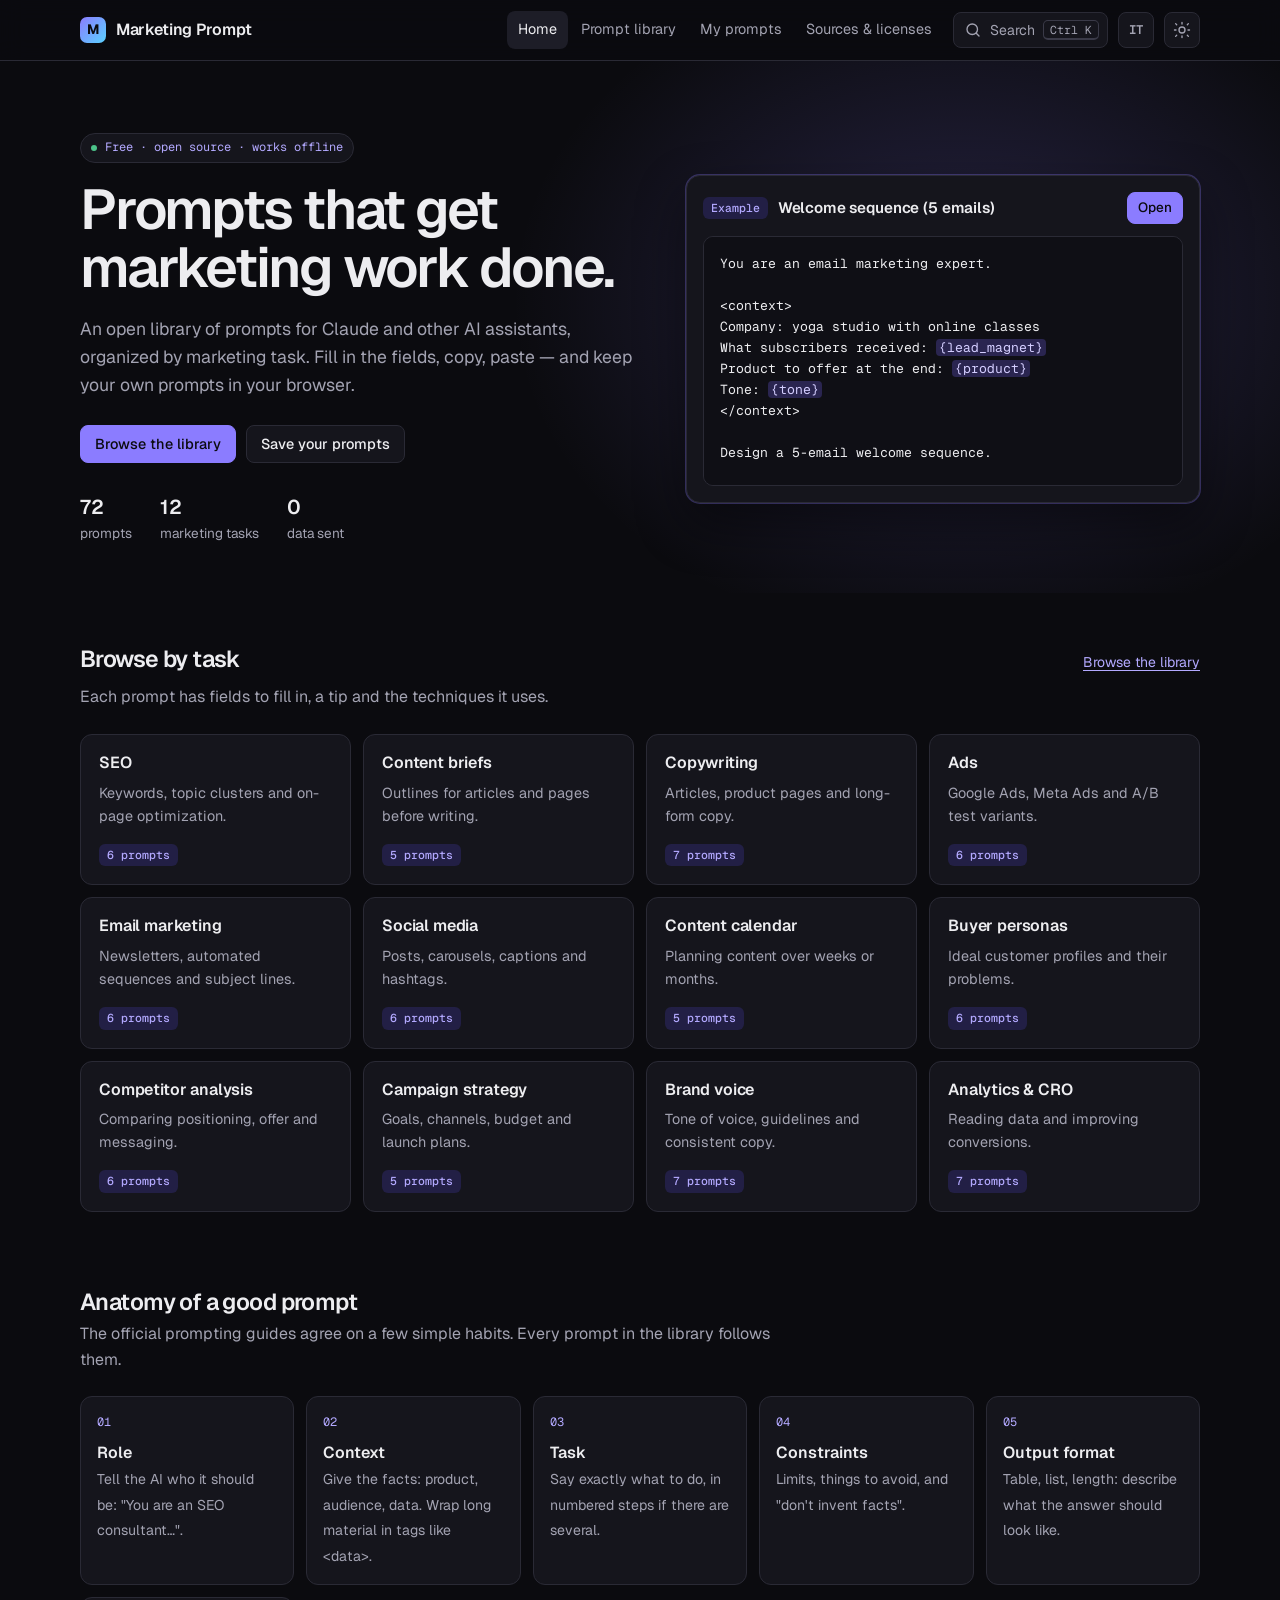
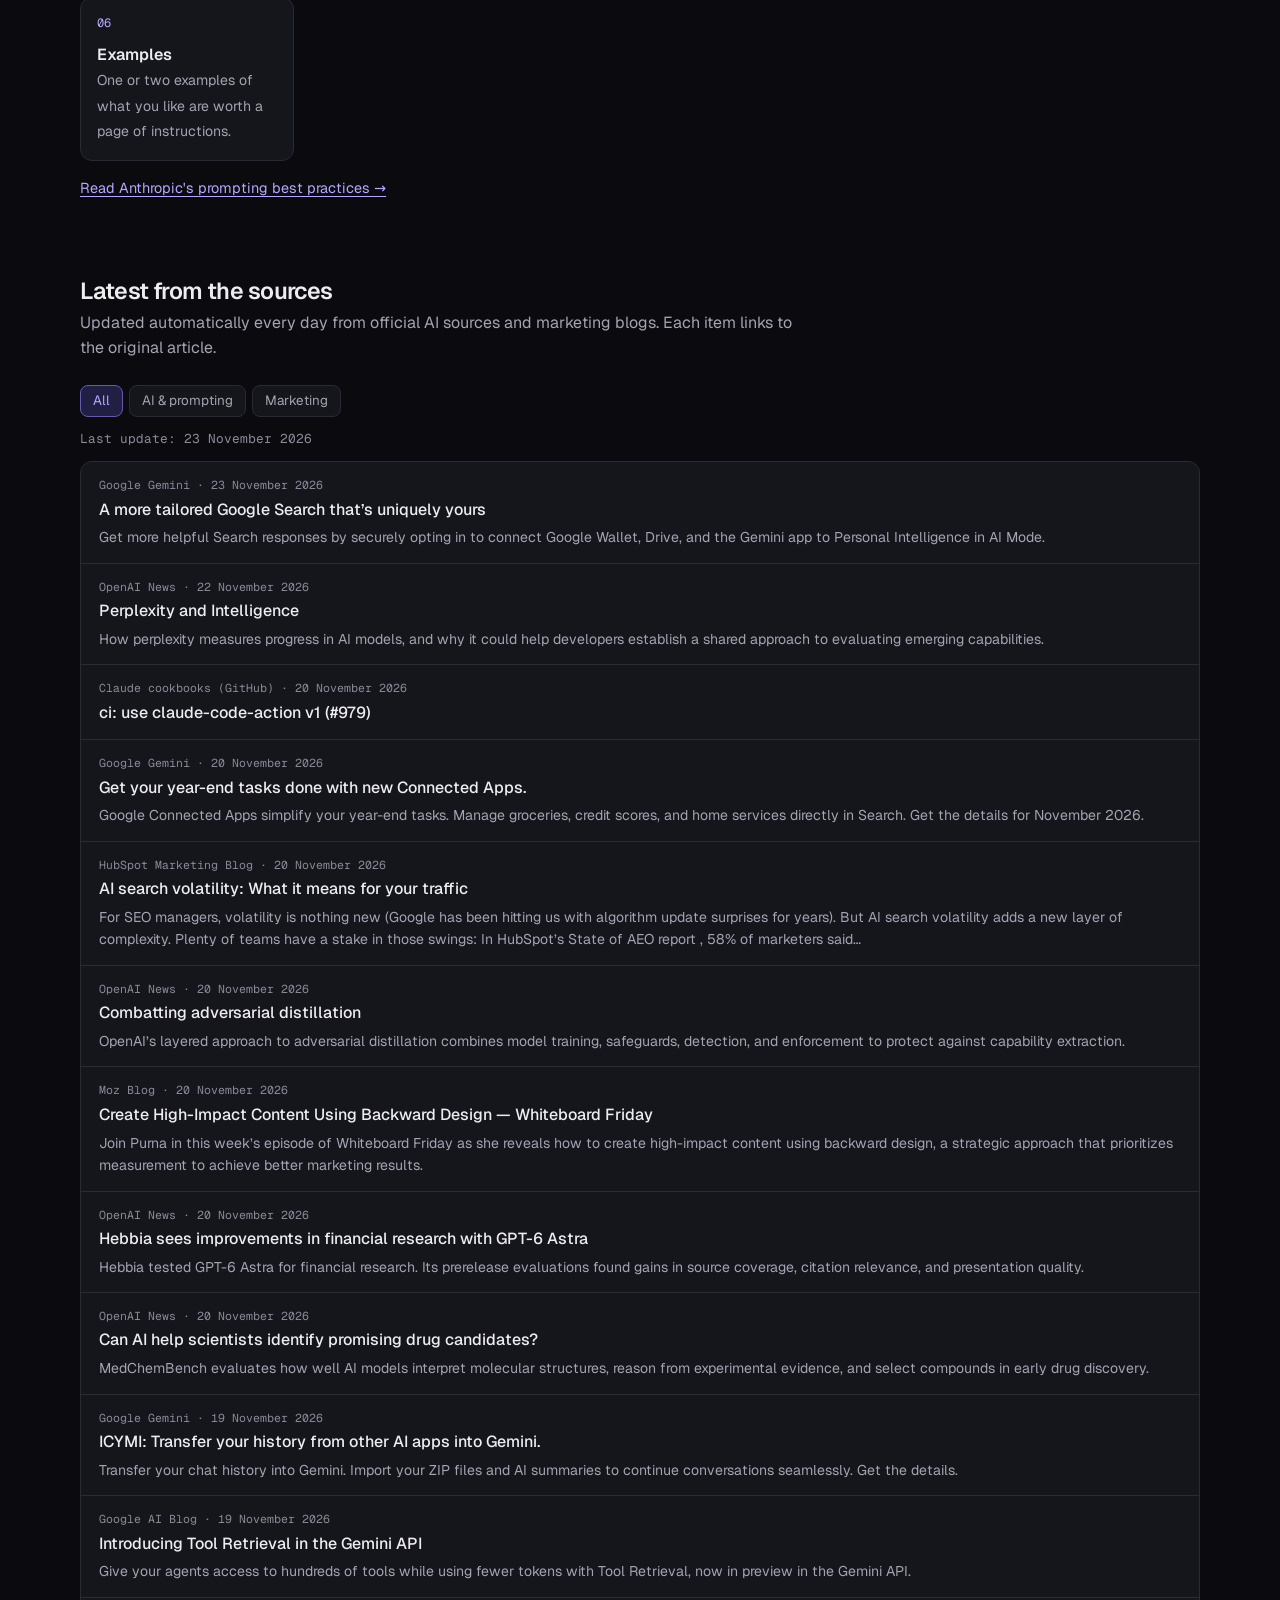
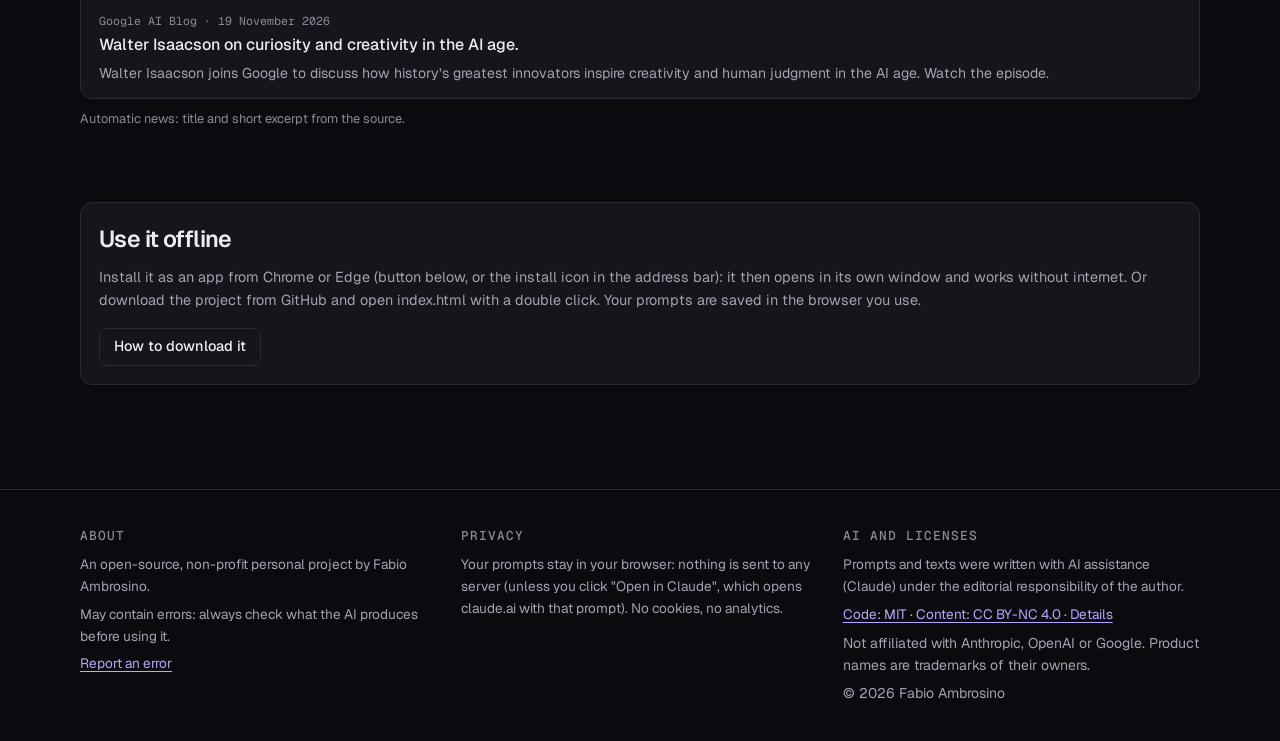
==== commit 32c4b588: "Add "Open in Claude" button and automatic prompt check - Prompt dialog: "Open in Claude" opens claud" ====
--- a/index.html
+++ b/index.html
@@ -136,7 +136,7 @@
       </div>
       <div>
         <h2 data-i18n="foot.privacy">Privacy</h2>
-        <p data-i18n="foot.privacyText">Your prompts stay in your browser: nothing is sent to any server. No cookies, no analytics.</p>
+        <p data-i18n="foot.privacyText">Your prompts stay in your browser: nothing is sent to any server (unless you click "Open in Claude", which opens claude.ai with that prompt). No cookies, no analytics.</p>
       </div>
       <div>
         <h2 data-i18n="foot.ai">AI and licenses</h2>
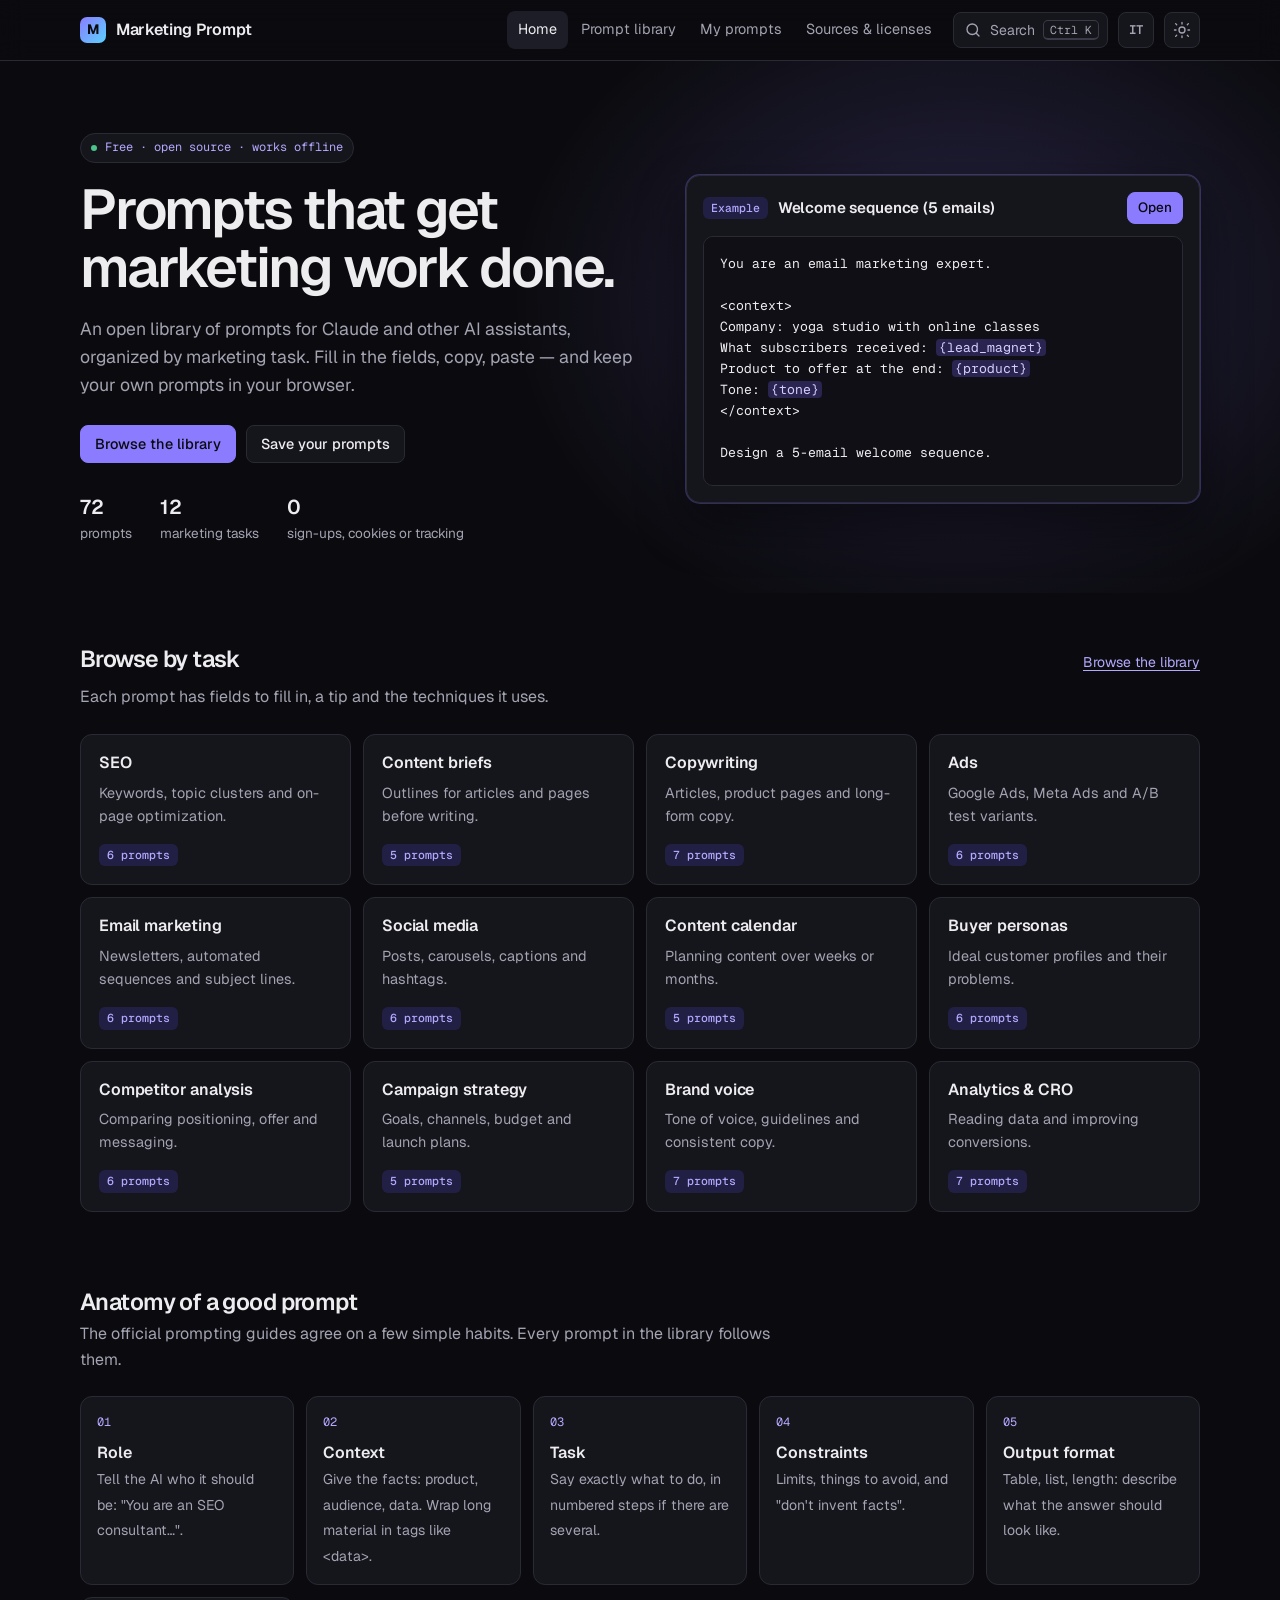
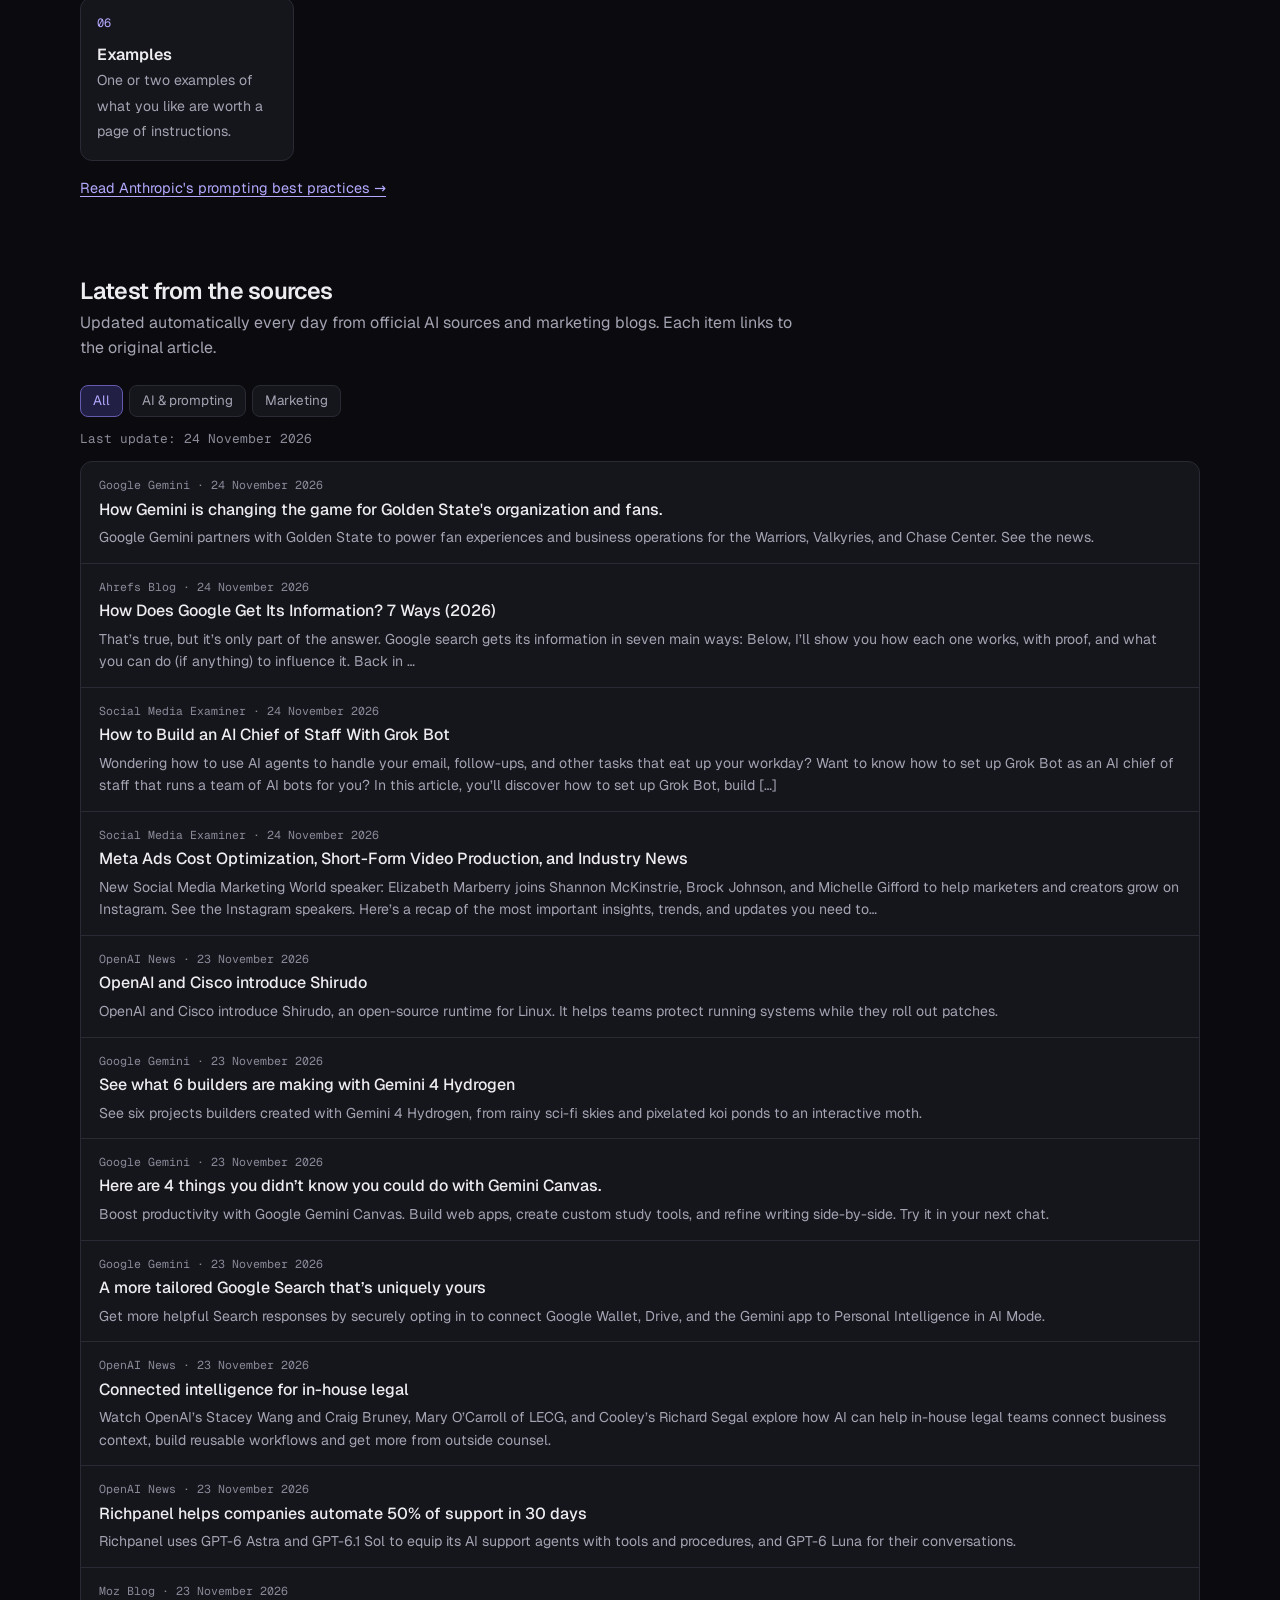
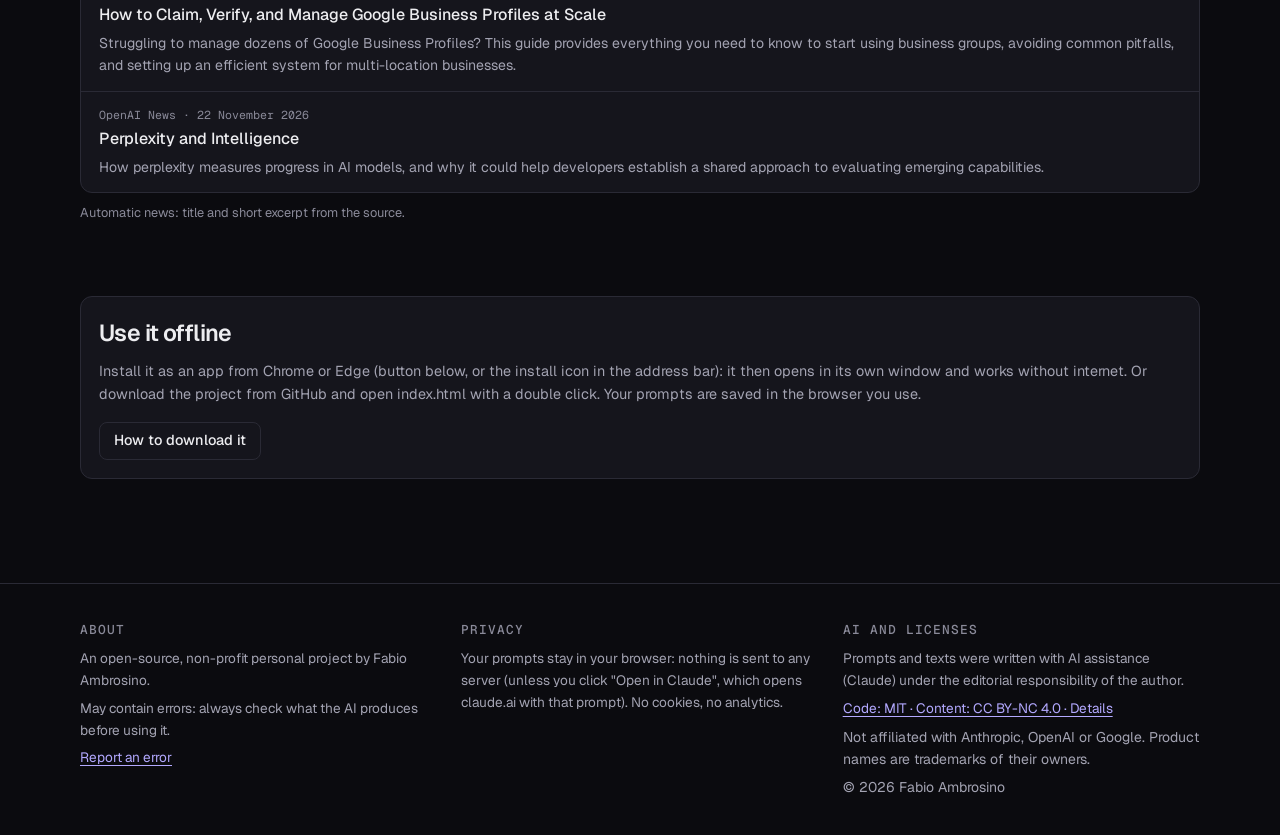
==== commit 705713c8: "Fix feedback, saving and import issues found in the site audit - Toasts were hidden behind open dial" ====
--- a/index.html
+++ b/index.html
@@ -58,9 +58,9 @@
             <a class="btn" href="miei-prompt.html" data-i18n="home.ctaMine">Save your prompts</a>
           </div>
           <div class="stat-riga">
-            <span><b id="statPrompt">24</b><span data-i18n="home.statPrompts">prompts</span></span>
+            <span><b id="statPrompt">72</b><span data-i18n="home.statPrompts">prompts</span></span>
             <span><b id="statCat">12</b><span data-i18n="home.statCats">marketing tasks</span></span>
-            <span><b>0</b><span data-i18n="home.statData">data sent</span></span>
+            <span><b>0</b><span data-i18n="home.statData">sign-ups, cookies or tracking</span></span>
           </div>
         </div>
         <div class="demo" id="demo">
--- a/css/style.css
+++ b/css/style.css
@@ -71,6 +71,8 @@
   .btn-cerca .etich,.btn-cerca .kbd{display:none}
   .btn-cerca{width:36px;padding:0;justify-content:center}
 }
+/* small phones: the header row (logo + 4 buttons) is a few px too wide at 360px */
+@media (max-width:400px){.testa .wrap{gap:6px}.logo{margin-right:0}}
 
 /* ---------- hero ---------- */
 .hero{position:relative;padding:72px 0 48px;overflow:hidden}
@@ -122,7 +124,8 @@
 .scheda > .etichetta{align-self:flex-start}
 .etichetta{display:inline-block;font-family:var(--f-mono);font-size:.72rem;font-weight:500;padding:2px 8px;border-radius:6px;background:var(--acc-soft);color:var(--acc-text);white-space:nowrap}
 .etichetta.neutra{background:var(--bg3);color:var(--ink2)}
-.riga-top{display:flex;gap:8px;align-items:center}
+.riga-top{display:flex;flex-wrap:wrap;gap:8px;align-items:center;min-width:0}
+.riga-top .etichetta{max-width:100%;overflow:hidden;text-overflow:ellipsis}
 .riga-top .stella{margin-left:auto}
 
 /* anatomy */
@@ -212,6 +215,14 @@
 /* ---------- toast ---------- */
 .toast{position:fixed;left:50%;bottom:24px;transform:translateX(-50%) translateY(16px);background:var(--ink);color:var(--bg);padding:10px 16px;border-radius:10px;opacity:0;pointer-events:none;transition:opacity .2s,transform .2s;z-index:300;font-size:.9rem;font-weight:500;max-width:calc(100vw - 32px)}
 .toast.vis{opacity:1;transform:translateX(-50%)}
+/* inside an open dialog (js/comune.js MP.toast): at the top, so it doesn't cover the buttons */
+dialog .toast{top:24px;bottom:auto;transform:translateX(-50%) translateY(-16px)}
+dialog .toast.vis{transform:translateX(-50%)}
+/* "new version available" bar (js/pwa.js) */
+.avviso-agg{position:fixed;left:50%;bottom:24px;transform:translateX(-50%);display:flex;align-items:center;gap:12px;background:var(--bg2);color:var(--ink);border:1px solid var(--line2);box-shadow:var(--shadow);padding:8px 8px 8px 16px;border-radius:var(--r);z-index:290;font-size:.9rem;max-width:calc(100vw - 32px);animation:avviso-in .25s ease-out}
+.avviso-agg[hidden]{display:none}
+@keyframes avviso-in{from{opacity:0;transform:translateX(-50%) translateY(16px)}}
+@media (prefers-reduced-motion:reduce){.avviso-agg{animation:none}}
 
 /* ---------- long text (sources) ---------- */
 .testo{max-width:76ch}
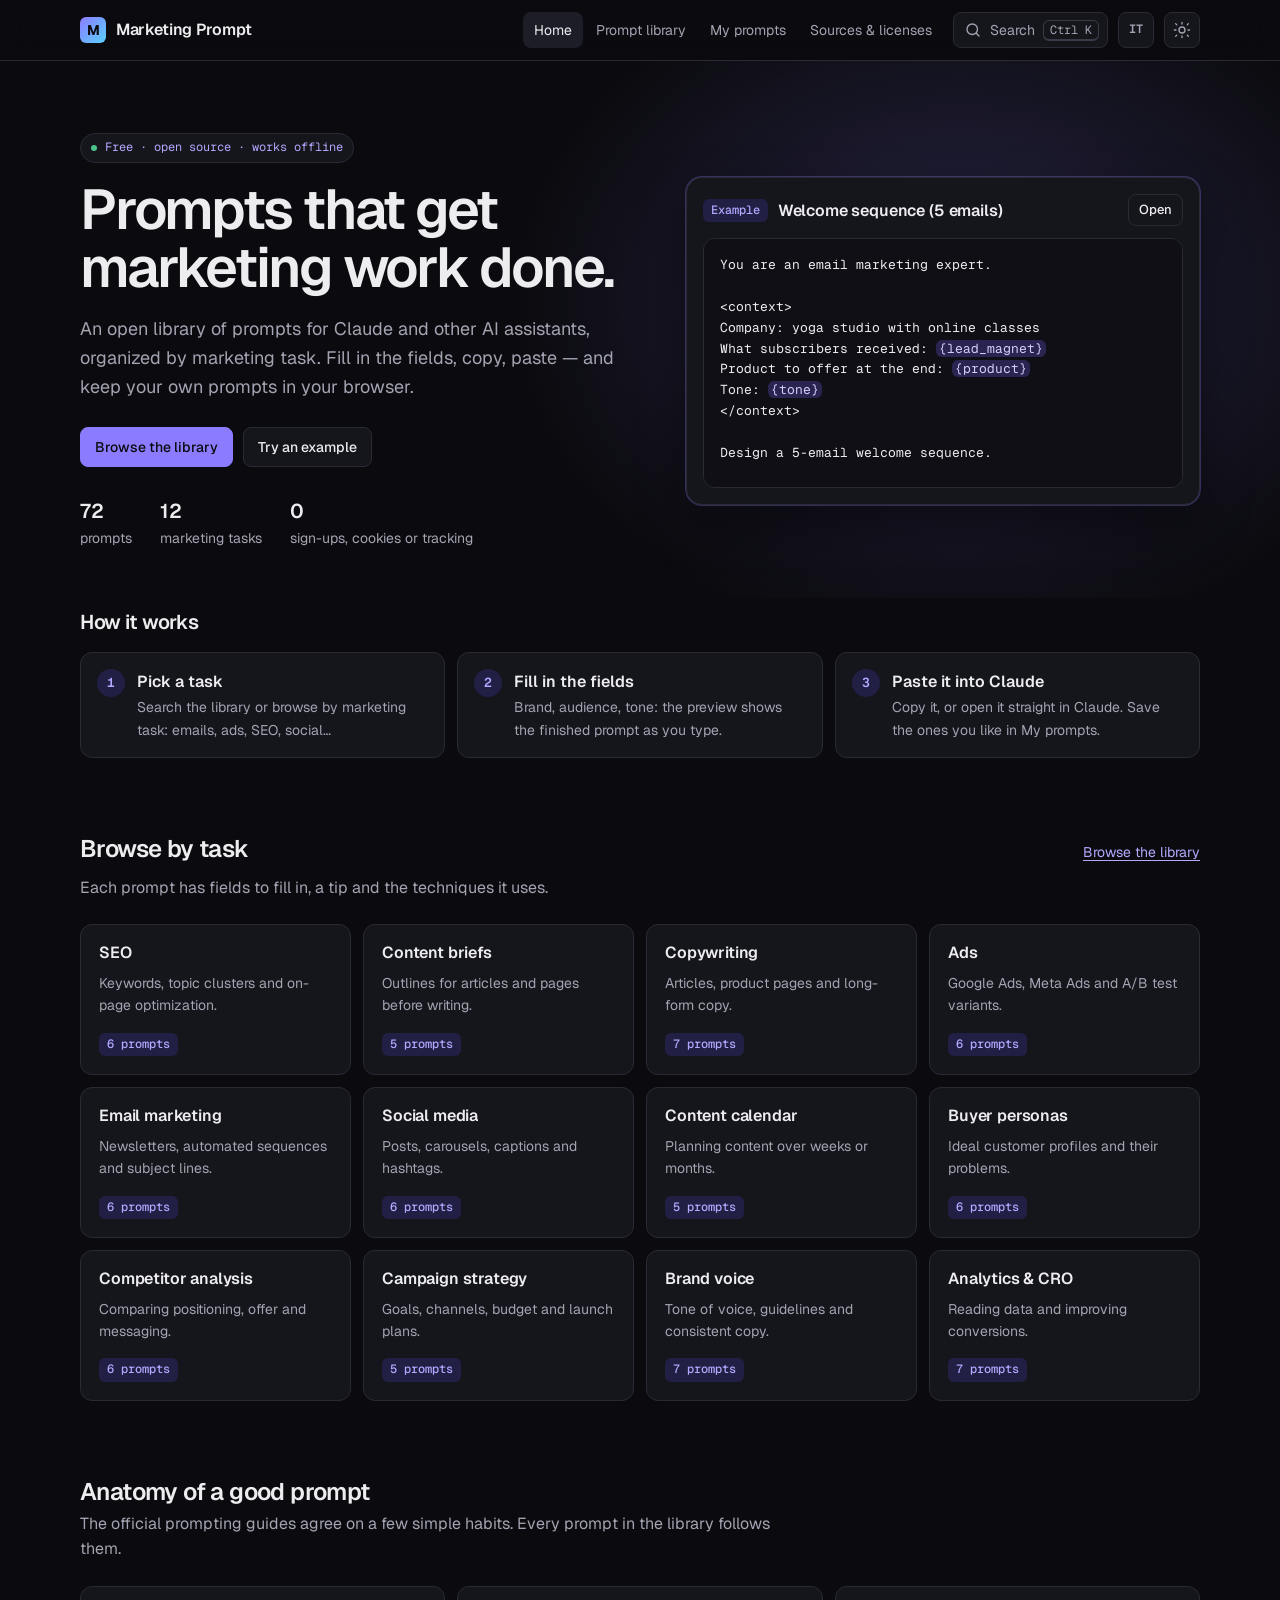
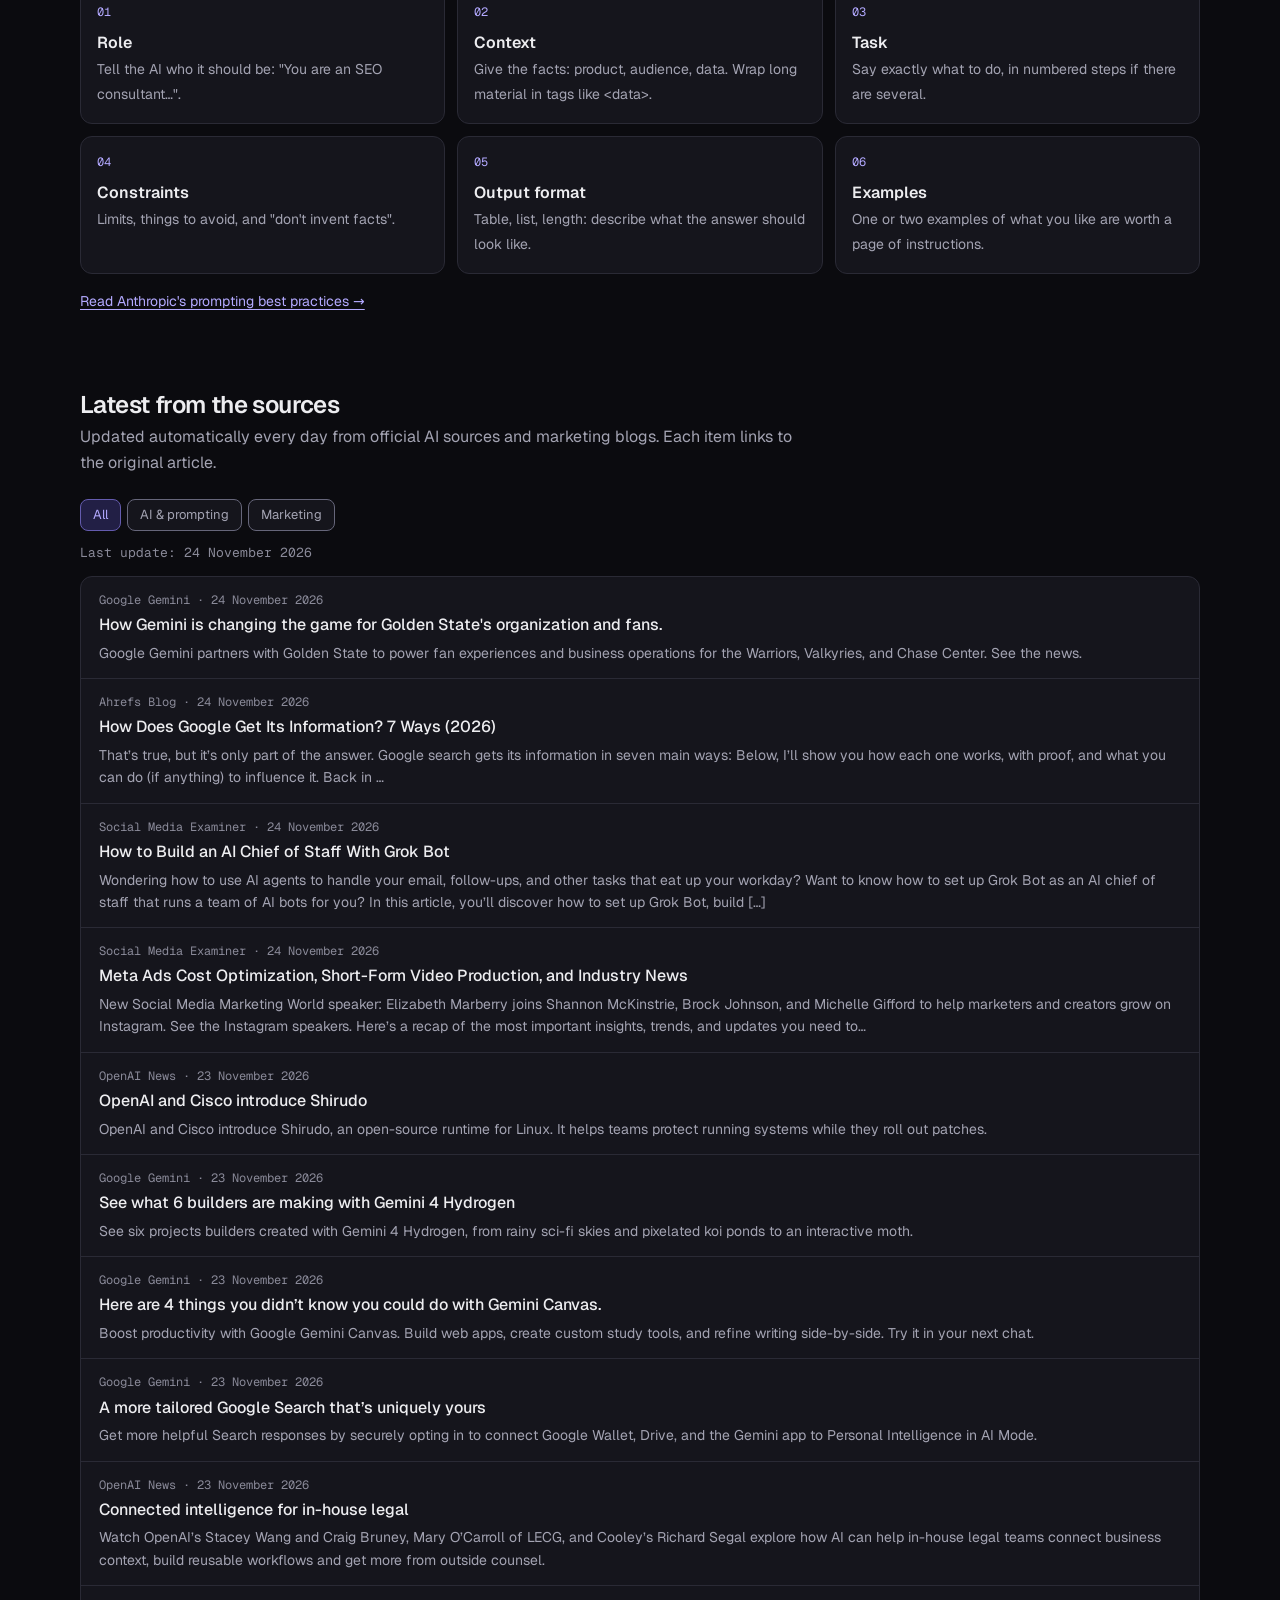
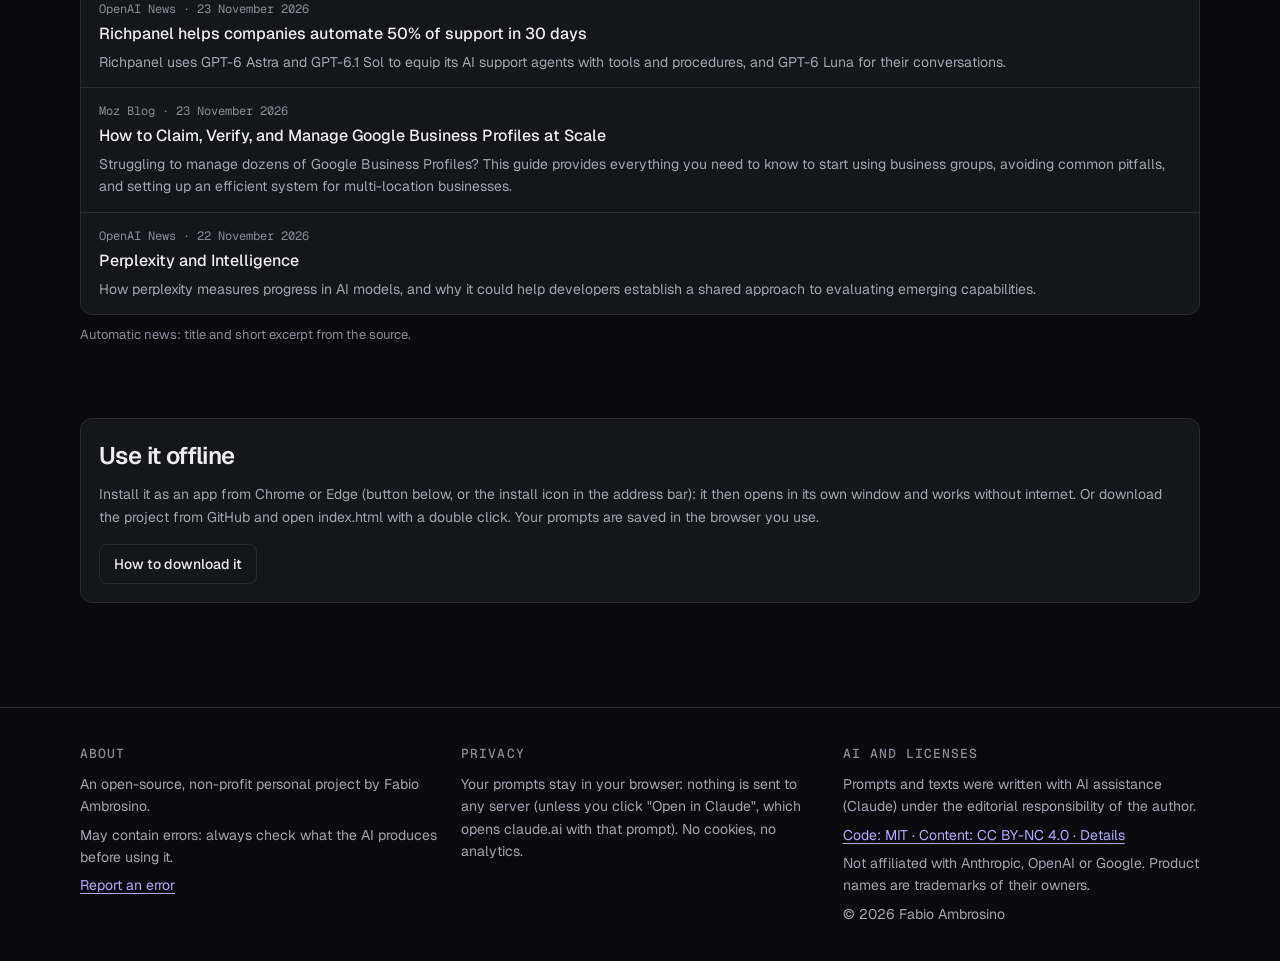
==== commit 48d8d6f0: "First-use improvements and design system tokens First use (package C) - Prompt dialog: copying or op" ====
--- a/index.html
+++ b/index.html
@@ -55,7 +55,7 @@
           <p data-i18n="home.lead">An open library of prompts for Claude and other AI assistants, organized by marketing task. Fill in the fields, copy, paste — and keep your own prompts in your browser.</p>
           <div class="azioni">
             <a class="btn primario" href="prompt.html" data-i18n="home.ctaLib">Browse the library</a>
-            <a class="btn" href="miei-prompt.html" data-i18n="home.ctaMine">Save your prompts</a>
+            <a class="btn" href="prompt.html?id=email-sequenza-benvenuto" data-i18n="home.ctaTry">Try an example</a>
           </div>
           <div class="stat-riga">
             <span><b id="statPrompt">72</b><span data-i18n="home.statPrompts">prompts</span></span>
@@ -67,10 +67,21 @@
           <div class="demo-testa">
             <span class="etichetta" data-i18n="home.demoLabel">Example</span>
             <h2 id="demoTitolo">Welcome sequence (5 emails)</h2>
-            <button class="btn piccolo primario" id="demoApri" type="button" data-i18n="home.demoOpen">Open</button>
+            <button class="btn piccolo" id="demoApri" type="button" data-i18n="home.demoOpen">Open</button>
           </div>
           <div class="anteprima" id="demoTesto"></div>
         </div>
+      </div>
+    </section>
+
+    <section class="sezione passi-sez" aria-labelledby="titoloPassi">
+      <div class="wrap">
+        <h2 id="titoloPassi" data-i18n="home.how">How it works</h2>
+        <ol class="passi">
+          <li><strong data-i18n="home.step1">Pick a task</strong><span data-i18n="home.step1D">Search the library or browse by marketing task: emails, ads, SEO, social…</span></li>
+          <li><strong data-i18n="home.step2">Fill in the fields</strong><span data-i18n="home.step2D">Brand, audience, tone: the preview shows the finished prompt as you type.</span></li>
+          <li><strong data-i18n="home.step3">Paste it into Claude</strong><span data-i18n="home.step3D">Copy it, or open it straight in Claude. Save the ones you like in My prompts.</span></li>
+        </ol>
       </div>
     </section>
 
--- a/css/style.css
+++ b/css/style.css
@@ -15,7 +15,14 @@
   --shadow:0 20px 50px rgb(0 0 0 / .45);
   --f-body:"Geist",system-ui,-apple-system,"Segoe UI",Roboto,Arial,sans-serif;
   --f-mono:"Geist Mono",ui-monospace,"Cascadia Code",Consolas,"Liberation Mono",monospace;
-  --pad:clamp(16px,4vw,40px); --max:1200px; --r:12px; --r-s:8px;
+  --line-input:#66667A; /* borders of fields and chips: 3:1 against every background (WCAG 1.4.11) */
+  --pad:clamp(16px,4vw,40px); --max:1200px;
+  /* radii */
+  --r-xs:6px; --r-s:8px; --r:12px; --r-l:16px; --r-pill:999px;
+  /* type scale: every font-size uses one of these (headings use clamp) */
+  --fs-xs:.75rem; --fs-sm:.8125rem; --fs-md:.875rem; --fs-base:1rem; --fs-lg:1.125rem; --fs-xl:1.25rem; --fs-2xl:1.5rem;
+  /* control heights */
+  --h-sm:32px; --h-md:40px;
   color-scheme:dark;
 }
 :root[data-theme="light"]{
@@ -26,6 +33,7 @@
   --ok:#1B7F51; --warn:#9A4D08; --danger:#C2272D; --star:#A86B00;
   --code:#FFFFFF; --var:#ECE9FF; --var-ink:#3F31B8;
   --shadow:0 18px 40px rgb(17 17 24 / .10);
+  --line-input:#8A8A98;
   color-scheme:light;
 }
 
@@ -40,26 +48,26 @@
 ::selection{background:var(--acc);color:var(--acc-ink)}
 .wrap{max-width:var(--max);margin:0 auto;padding:0 var(--pad)}
 .muted{color:var(--ink2)}
-.small{font-size:.875rem}
+.small{font-size:var(--fs-md)}
 .sr{position:absolute;width:1px;height:1px;overflow:hidden;clip:rect(0 0 0 0);white-space:nowrap}
 .skip:focus{position:fixed;left:16px;top:12px;width:auto;height:auto;clip:auto;z-index:200;background:var(--acc);color:var(--acc-ink);padding:8px 14px;border-radius:var(--r-s);font-weight:600}
 code,.mono{font-family:var(--f-mono);font-size:.9em}
-.kbd{font-family:var(--f-mono);font-size:.72rem;line-height:1;color:var(--ink2);border:1px solid var(--line2);border-bottom-width:2px;border-radius:5px;padding:3px 6px;background:var(--bg2);white-space:nowrap}
+.kbd{font-family:var(--f-mono);font-size:var(--fs-xs);line-height:1;color:var(--ink2);border:1px solid var(--line2);border-bottom-width:2px;border-radius:var(--r-xs);padding:3px 6px;background:var(--bg2);white-space:nowrap}
 svg.ico{width:18px;height:18px;flex:none;stroke:currentColor;fill:none;stroke-width:1.8;stroke-linecap:round;stroke-linejoin:round}
 
 /* ---------- header ---------- */
 .testa{position:sticky;top:0;z-index:40;background:color-mix(in srgb,var(--bg) 80%,transparent);backdrop-filter:blur(12px);-webkit-backdrop-filter:blur(12px);border-bottom:1px solid var(--line)}
 .testa .wrap{display:flex;align-items:center;gap:10px;min-height:60px}
-.logo{display:flex;align-items:center;gap:10px;font-weight:600;font-size:1rem;letter-spacing:-.02em;text-decoration:none;color:var(--ink);white-space:nowrap;margin-right:8px}
+.logo{display:flex;align-items:center;gap:10px;font-weight:600;font-size:var(--fs-base);letter-spacing:-.02em;text-decoration:none;color:var(--ink);white-space:nowrap;margin-right:8px}
 .logo:hover{color:var(--ink)}
-.logo-mark{width:26px;height:26px;border-radius:7px;display:grid;place-items:center;background:linear-gradient(135deg,var(--acc),var(--cyan));color:#0B0B0F;font-weight:700;font-size:.85rem}
+.logo-mark{width:26px;height:26px;border-radius:var(--r-xs);display:grid;place-items:center;background:linear-gradient(135deg,var(--acc),var(--cyan));color:#0B0B0F;font-weight:700;font-size:var(--fs-md)}
 .nav{display:flex;gap:2px;margin-left:auto}
-.nav a{text-decoration:none;color:var(--ink2);padding:7px 11px;border-radius:var(--r-s);font-size:.9rem;white-space:nowrap}
+.nav a{text-decoration:none;color:var(--ink2);padding:7px 11px;border-radius:var(--r-s);font-size:var(--fs-md);white-space:nowrap}
 .nav a:hover{background:var(--bg3);color:var(--ink)}
 .nav a[aria-current="page"]{color:var(--ink);background:var(--bg3)}
-.btn-cerca{display:flex;align-items:center;gap:8px;height:36px;padding:0 8px 0 10px;border:1px solid var(--line);border-radius:var(--r-s);background:var(--bg2);color:var(--ink2);cursor:pointer;font-size:.875rem}
+.btn-cerca{display:flex;align-items:center;gap:8px;height:36px;padding:0 8px 0 10px;border:1px solid var(--line);border-radius:var(--r-s);background:var(--bg2);color:var(--ink2);cursor:pointer;font-size:var(--fs-md)}
 .btn-cerca:hover{border-color:var(--line2);color:var(--ink)}
-.btn-icona{background:var(--bg2);border:1px solid var(--line);width:36px;height:36px;border-radius:var(--r-s);display:grid;place-items:center;cursor:pointer;flex:none;color:var(--ink2);font-size:.78rem;font-weight:600;font-family:var(--f-mono)}
+.btn-icona{background:var(--bg2);border:1px solid var(--line);width:36px;height:36px;border-radius:var(--r-s);display:grid;place-items:center;cursor:pointer;flex:none;color:var(--ink2);font-size:var(--fs-xs);font-weight:600;font-family:var(--f-mono)}
 .btn-icona:hover{border-color:var(--line2);color:var(--ink)}
 .burger{display:none}
 @media (max-width:860px){
@@ -67,9 +75,8 @@
   .nav{display:none;position:absolute;left:0;right:0;top:100%;background:var(--bg);border-bottom:1px solid var(--line);flex-direction:column;padding:8px var(--pad) 16px;margin:0}
   .nav.aperto{display:flex}
   .nav a{padding:12px}
-  .btn-cerca{margin-left:auto}
+  .btn-cerca{margin-left:auto;width:36px;padding:0;justify-content:center}
   .btn-cerca .etich,.btn-cerca .kbd{display:none}
-  .btn-cerca{width:36px;padding:0;justify-content:center}
 }
 /* small phones: the header row (logo + 4 buttons) is a few px too wide at 360px */
 @media (max-width:400px){.testa .wrap{gap:6px}.logo{margin-right:0}}
@@ -80,49 +87,53 @@
 .hero .wrap{position:relative}
 .hero-griglia{display:grid;gap:40px;grid-template-columns:1.1fr 1fr;align-items:center}
 .hero h1{font-size:clamp(2.1rem,5vw,3.5rem);line-height:1.04;letter-spacing:-.04em;font-weight:600;max-width:16ch}
-.hero p{font-size:1.1rem;color:var(--ink2);max-width:52ch;margin-top:18px}
+.hero p{font-size:var(--fs-lg);color:var(--ink2);max-width:52ch;margin-top:18px}
 .hero.compatto{padding:48px 0 16px}
 .hero.compatto h1{font-size:clamp(1.9rem,4vw,2.6rem);max-width:none}
-.occhiello{display:inline-flex;align-items:center;gap:8px;font-family:var(--f-mono);font-size:.75rem;color:var(--acc-text);border:1px solid var(--line);background:var(--bg2);border-radius:99px;padding:4px 10px;margin-bottom:18px}
+.occhiello{display:inline-flex;align-items:center;gap:8px;font-family:var(--f-mono);font-size:var(--fs-xs);color:var(--acc-text);border:1px solid var(--line);background:var(--bg2);border-radius:var(--r-pill);padding:4px 10px;margin-bottom:18px}
 .occhiello::before{content:"";width:6px;height:6px;border-radius:50%;background:var(--ok)}
+.occhiello.errore::before{background:var(--danger)}
 .azioni{display:flex;gap:10px;flex-wrap:wrap;margin-top:26px;align-items:center}
-.stat-riga{display:flex;gap:28px;flex-wrap:wrap;margin-top:28px;font-size:.85rem;color:var(--ink2)}
-.stat-riga b{display:block;color:var(--ink);font-size:1.25rem;font-weight:600;letter-spacing:-.02em}
-.demo{background:var(--bg2);border:1px solid var(--line);border-radius:14px;padding:16px;box-shadow:0 0 0 1px color-mix(in srgb,var(--acc) 30%,transparent),var(--shadow)}
+.stat-riga{display:flex;gap:28px;flex-wrap:wrap;margin-top:28px;font-size:var(--fs-md);color:var(--ink2)}
+.stat-riga b{display:block;color:var(--ink);font-size:var(--fs-xl);font-weight:600;letter-spacing:-.02em}
+.demo{background:var(--bg2);border:1px solid var(--line);border-radius:var(--r-l);padding:16px;box-shadow:0 0 0 1px color-mix(in srgb,var(--acc) 30%,transparent),var(--shadow)}
 .demo-testa{display:flex;align-items:center;gap:10px;margin-bottom:12px}
-.demo-testa h2{font-size:.95rem;font-weight:600;flex:1;letter-spacing:-.01em}
+.demo-testa h2{font-size:var(--fs-base);font-weight:600;flex:1;letter-spacing:-.01em}
 .demo .anteprima{max-height:250px}
 @media (max-width:900px){.hero-griglia{grid-template-columns:1fr}.hero{padding-top:48px}}
 
 /* ---------- buttons ---------- */
-.btn{display:inline-flex;align-items:center;justify-content:center;gap:8px;height:38px;padding:0 14px;border-radius:var(--r-s);border:1px solid var(--line);background:var(--bg2);color:var(--ink);text-decoration:none;cursor:pointer;font-weight:500;font-size:.9rem;white-space:nowrap;transition:border-color .15s,background .15s}
+.btn{display:inline-flex;align-items:center;justify-content:center;gap:8px;height:var(--h-md);padding:0 14px;border-radius:var(--r-s);border:1px solid var(--line);background:var(--bg2);color:var(--ink);text-decoration:none;cursor:pointer;font-weight:500;font-size:var(--fs-md);white-space:nowrap;transition:border-color .15s,background .15s,transform .08s}
+.btn:active{transform:translateY(1px)}
 .btn:hover{border-color:var(--line2);color:var(--ink)}
 .btn.primario{background:var(--acc);border-color:var(--acc);color:var(--acc-ink)}
 .btn.primario:hover{background:var(--acc2);border-color:var(--acc2);color:var(--acc-ink)}
-.btn.piccolo{height:32px;padding:0 10px;font-size:.84rem}
+.btn.piccolo{height:var(--h-sm);padding:0 10px;font-size:var(--fs-sm)}
 .btn.pericolo{color:var(--danger)}
 .btn.copiato{background:var(--ok);border-color:var(--ok);color:#06150E}
+:root[data-theme="light"] .btn.copiato,:root[data-theme="light"] .logo-mark{color:#fff}
 .btn[disabled]{opacity:.5;cursor:default}
 
 /* ---------- sections ---------- */
 .sezione{padding:48px 0}
+.sezione + .sezione{padding-top:24px}
 .sez-testa{display:flex;align-items:baseline;justify-content:space-between;gap:16px;flex-wrap:wrap;margin-bottom:6px}
-.sezione h2{font-size:1.45rem;letter-spacing:-.025em;font-weight:600}
+.sezione h2{font-size:var(--fs-2xl);letter-spacing:-.025em;font-weight:600}
 .sezione p.intro{color:var(--ink2);max-width:65ch;margin-bottom:24px}
 .griglia{display:grid;gap:12px;grid-template-columns:repeat(auto-fill,minmax(270px,1fr))}
-.scheda{position:relative;background:var(--bg2);border:1px solid var(--line);border-radius:var(--r);padding:18px;display:flex;flex-direction:column;gap:8px;transition:border-color .15s,transform .15s,box-shadow .15s}
-.scheda h3{font-size:1rem;line-height:1.3;font-weight:600;letter-spacing:-.01em}
-.scheda p{color:var(--ink2);font-size:.9rem}
+.scheda{position:relative;background:var(--bg2);border:1px solid var(--line);border-radius:var(--r);padding:18px;display:flex;flex-direction:column;gap:8px;transition:border-color .15s,box-shadow .15s}
+.scheda h3{font-size:var(--fs-base);line-height:1.3;font-weight:600;letter-spacing:-.01em}
+.scheda p{color:var(--ink2);font-size:var(--fs-md)}
 .scheda .piede-scheda{margin-top:auto;display:flex;gap:8px;flex-wrap:wrap;align-items:center;padding-top:8px}
 .scheda.link{text-decoration:none;color:inherit;cursor:pointer}
 .scheda.link:hover,.scheda.link:focus-within{border-color:color-mix(in srgb,var(--acc) 55%,var(--line));box-shadow:0 0 0 1px color-mix(in srgb,var(--acc) 25%,transparent),0 10px 30px var(--glow)}
 .scheda .apri-tutta{position:absolute;inset:0;border-radius:inherit;background:none;border:0;cursor:pointer}
 .scheda .apri-tutta:focus-visible{outline-offset:-2px}
 .scheda .piede-scheda .btn{position:relative;z-index:1}
-.meta-scheda{display:flex;gap:6px;flex-wrap:wrap;align-items:center;font-size:.78rem;color:var(--ink3)}
+.meta-scheda{display:flex;gap:6px;flex-wrap:wrap;align-items:center;font-size:var(--fs-xs);color:var(--ink3)}
 .meta-scheda .sep::before{content:"·"}
 .scheda > .etichetta{align-self:flex-start}
-.etichetta{display:inline-block;font-family:var(--f-mono);font-size:.72rem;font-weight:500;padding:2px 8px;border-radius:6px;background:var(--acc-soft);color:var(--acc-text);white-space:nowrap}
+.etichetta{display:inline-block;font-family:var(--f-mono);font-size:var(--fs-xs);font-weight:500;padding:2px 8px;border-radius:var(--r-xs);background:var(--acc-soft);color:var(--acc-text);white-space:nowrap}
 .etichetta.neutra{background:var(--bg3);color:var(--ink2)}
 .riga-top{display:flex;flex-wrap:wrap;gap:8px;align-items:center;min-width:0}
 .riga-top .etichetta{max-width:100%;overflow:hidden;text-overflow:ellipsis}
@@ -130,141 +141,204 @@
 
 /* anatomy */
 .anatomia{counter-reset:p;display:grid;gap:12px;grid-template-columns:repeat(auto-fit,minmax(180px,1fr))}
+@media (min-width:900px){.anatomia{grid-template-columns:repeat(3,1fr)}}
 .anatomia li{list-style:none;background:var(--bg2);border:1px solid var(--line);border-radius:var(--r);padding:16px;counter-increment:p}
-.anatomia li::before{content:"0" counter(p);display:block;font-family:var(--f-mono);font-size:.75rem;color:var(--acc-text);margin-bottom:8px}
+.anatomia li::before{content:"0" counter(p);display:block;font-family:var(--f-mono);font-size:var(--fs-xs);color:var(--acc-text);margin-bottom:8px}
 .anatomia strong{display:block;font-weight:600}
-.anatomia span{color:var(--ink2);font-size:.88rem}
-.link-freccia{display:inline-block;margin-top:16px;font-size:.9rem}
+.anatomia span{color:var(--ink2);font-size:var(--fs-md)}
+.link-freccia{display:inline-block;margin-top:16px;font-size:var(--fs-md)}
 
 /* news */
 .novita{display:grid;gap:0;border:1px solid var(--line);border-radius:var(--r);overflow:hidden;background:var(--bg2)}
 .novita li{list-style:none;padding:14px 18px;border-top:1px solid var(--line)}
 .novita li:first-child{border-top:0}
-.novita li.vuoto{border:0;border-radius:0}
 .novita a{font-weight:500;text-decoration:none;color:var(--ink)}
 .novita a:hover{color:var(--acc-text);text-decoration:underline}
-.novita .meta{font-family:var(--f-mono);font-size:.72rem;color:var(--ink3);margin-bottom:2px}
-.novita p{font-size:.88rem;color:var(--ink2);margin-top:4px}
+.novita .meta{font-family:var(--f-mono);font-size:var(--fs-xs);color:var(--ink3);margin-bottom:2px}
+.novita p{font-size:var(--fs-md);color:var(--ink2);margin-top:4px}
+.novita + .fonte-riga{margin-top:10px}
 .filtri-news{display:flex;gap:6px;flex-wrap:wrap;margin-bottom:12px}
 
 /* ---------- library ---------- */
 .barra{display:flex;gap:10px;flex-wrap:wrap;align-items:center;margin-bottom:14px}
-.cerca{flex:1;min-width:220px;height:42px;padding:0 14px;border-radius:var(--r-s);border:1px solid var(--line);background:var(--bg2)}
-.cerca:focus{border-color:var(--acc);outline:none;box-shadow:0 0 0 3px var(--glow)}
-.chip{height:32px;padding:0 12px;border-radius:var(--r-s);border:1px solid var(--line);background:var(--bg2);cursor:pointer;font-size:.84rem;color:var(--ink2)}
-.chip:hover{border-color:var(--line2);color:var(--ink)}
+.barra .cerca{flex:1;min-width:220px;height:var(--h-md);padding:0 14px 0 38px;border-radius:var(--r-s);border:1px solid var(--line-input);background:var(--bg2) url("data:image/svg+xml,%3Csvg xmlns='http://www.w3.org/2000/svg' viewBox='0 0 24 24' fill='none' stroke='%238A8A99' stroke-width='2' stroke-linecap='round'%3E%3Cpath d='M11 18a7 7 0 1 0 0-14 7 7 0 0 0 0 14zM20 20l-4-4'/%3E%3C/svg%3E") no-repeat 12px center/17px}
+.barra .cerca:focus{border-color:var(--acc);outline:none;box-shadow:0 0 0 3px var(--glow)}
+.chip{height:var(--h-sm);padding:0 12px;border-radius:var(--r-s);border:1px solid var(--line-input);background:var(--bg2);cursor:pointer;font-size:var(--fs-sm);color:var(--ink2)}
+.chip:hover{border-color:var(--ink3);color:var(--ink)}
+.barra .chip,.barra select{height:var(--h-md)}
+.barra select{padding-block:0}
 .chip[aria-pressed="true"]{background:var(--acc-soft);border-color:color-mix(in srgb,var(--acc) 60%,var(--line));color:var(--acc-text)}
 .categorie{display:flex;gap:6px;flex-wrap:wrap;margin-bottom:20px}
-.conteggio{font-family:var(--f-mono);color:var(--ink3);font-size:.8rem;margin-bottom:12px}
+.conteggio{font-family:var(--f-mono);color:var(--ink3);font-size:var(--fs-sm);margin-bottom:12px}
 .vuoto{padding:36px 20px;text-align:center;color:var(--ink2);border:1px dashed var(--line2);border-radius:var(--r);display:grid;gap:14px;justify-items:center;grid-column:1/-1}
 
 /* ---------- prompt dialog ---------- */
-dialog{border:1px solid var(--line);border-radius:16px;background:var(--bg2);color:var(--ink);width:min(1080px,calc(100vw - 24px));max-height:calc(100vh - 24px);padding:0;margin:auto;box-shadow:var(--shadow)}
+dialog{border:1px solid var(--line);border-radius:var(--r-l);background:var(--bg2);color:var(--ink);width:min(1080px,calc(100vw - 24px));max-height:calc(100vh - 24px);padding:0;margin:auto;box-shadow:var(--shadow)}
+#dlgEditor{width:min(720px,calc(100vw - 24px))}
+dialog[open]{animation:dlg-in .16s ease-out}
+@keyframes dlg-in{from{opacity:0;transform:translateY(6px) scale(.99)}}
 dialog::backdrop{background:rgb(5 5 10 / .6);backdrop-filter:blur(3px)}
 .dlg-testa{display:flex;gap:12px;align-items:flex-start;padding:18px 22px;border-bottom:1px solid var(--line);position:sticky;top:0;background:var(--bg2);z-index:2}
 .dlg-titoli{flex:1;display:grid;gap:6px;justify-items:start}
-.dlg-testa h2{font-size:1.2rem;line-height:1.3;font-weight:600;letter-spacing:-.02em}
+.dlg-testa h2{font-size:var(--fs-xl);line-height:1.3;font-weight:600;letter-spacing:-.02em}
+.dlg-testa h2:focus{outline:none} /* focused by script on touch screens, not a control */
 .dlg-corpo{padding:20px 22px;display:grid;gap:22px}
 .dlg-colonne{display:grid;gap:22px;grid-template-columns:minmax(0,1fr) minmax(0,1.15fr);align-items:start}
 .dlg-sx,.dlg-dx{display:grid;gap:14px;align-content:start}
 .dlg-dx{position:sticky;top:84px}
-.dlg-corpo h3{font-family:var(--f-mono);font-size:.72rem;font-weight:500;text-transform:uppercase;letter-spacing:.08em;color:var(--ink3)}
+.dlg-corpo h3{font-family:var(--f-mono);font-size:var(--fs-xs);font-weight:500;text-transform:uppercase;letter-spacing:.08em;color:var(--ink3)}
 .dlg-piede{display:flex;gap:8px;flex-wrap:wrap;align-items:center;padding:14px 22px;border-top:1px solid var(--line);position:sticky;bottom:0;background:var(--bg2);z-index:2}
-.dlg-piede .suggerimento{margin-left:auto;font-size:.8rem;color:var(--ink3);display:flex;gap:6px;align-items:center}
+.dlg-piede .suggerimento{margin-left:auto;font-size:var(--fs-sm);color:var(--ink3);display:flex;gap:6px;align-items:center}
 @media (max-width:820px){.dlg-colonne{grid-template-columns:1fr}.dlg-dx{position:static}.dlg-piede .suggerimento{display:none}}
 .campi{display:grid;gap:12px}
-label{display:grid;gap:5px;font-size:.84rem;font-weight:500;color:var(--ink2)}
-input[type=text],input[type=search],select,textarea{min-height:40px;padding:9px 12px;border-radius:var(--r-s);border:1px solid var(--line);background:var(--bg);color:var(--ink);font-weight:400;width:100%}
+label{display:grid;gap:5px;font-size:var(--fs-sm);font-weight:500;color:var(--ink2)}
+input[type=text],input[type=search],select,textarea{min-height:var(--h-md);padding:9px 12px;border-radius:var(--r-s);border:1px solid var(--line-input);background:var(--bg);color:var(--ink);font-weight:400;width:100%}
 input:focus,select:focus,textarea:focus{border-color:var(--acc);outline:none;box-shadow:0 0 0 3px var(--glow)}
-textarea{resize:vertical;min-height:120px;font-family:var(--f-mono);font-size:.85rem;line-height:1.55}
+textarea{resize:vertical;min-height:120px;font-family:var(--f-mono);font-size:var(--fs-md);line-height:1.55}
 textarea.corto{min-height:72px}
-textarea.testo-normale{font-family:var(--f-body);font-size:.92rem}
+textarea.testo-normale{font-family:var(--f-body);font-size:var(--fs-md)}
 ::placeholder{color:var(--ink3);opacity:1}
-.anteprima{white-space:pre-wrap;font-family:var(--f-mono);font-size:.82rem;line-height:1.6;background:var(--code);border:1px solid var(--line);border-radius:10px;padding:16px;max-height:min(60vh,520px);overflow:auto;word-break:break-word}
-.anteprima mark{background:var(--var);color:var(--var-ink);border-radius:4px;padding:0 3px}
-.consiglio{background:var(--bg3);border-left:3px solid var(--acc);padding:12px 14px;border-radius:0 10px 10px 0;font-size:.88rem;color:var(--ink2)}
+.anteprima{white-space:pre-wrap;font-family:var(--f-mono);font-size:var(--fs-sm);line-height:1.6;background:var(--code);border:1px solid var(--line);border-radius:var(--r);padding:16px;max-height:min(60vh,520px);overflow:auto;word-break:break-word}
+.anteprima mark{background:var(--var);color:var(--var-ink);border-radius:var(--r-xs);padding:0 3px}
+.consiglio{background:var(--bg3);border-left:3px solid var(--acc);padding:12px 14px;border-radius:0 var(--r) var(--r) 0;font-size:var(--fs-md);color:var(--ink2)}
 .consiglio strong{color:var(--ink)}
-.fonte-riga{font-size:.8rem;color:var(--ink3)}
+.fonte-riga{font-size:var(--fs-sm);color:var(--ink3)}
 .tecniche{display:flex;gap:6px;flex-wrap:wrap}
 
 /* ---------- command palette (Ctrl K) ---------- */
 .palette{width:min(640px,calc(100vw - 24px));margin:12vh auto auto;max-height:70vh;display:flex;flex-direction:column}
 .palette[open]{display:flex}
 .pal-input{display:flex;align-items:center;gap:10px;padding:0 16px;border-bottom:1px solid var(--line)}
-.pal-input input{border:0;background:none;height:54px;font-size:1rem;box-shadow:none;padding:0}
+.pal-input input{border:0;background:none;height:54px;font-size:var(--fs-base);box-shadow:none;padding:0}
 .pal-input input:focus{box-shadow:none}
 .pal-lista{list-style:none;overflow:auto;padding:8px}
-.pal-gruppo{font-family:var(--f-mono);font-size:.7rem;text-transform:uppercase;letter-spacing:.08em;color:var(--ink3);padding:10px 10px 4px}
+.pal-gruppo{font-family:var(--f-mono);font-size:var(--fs-xs);text-transform:uppercase;letter-spacing:.08em;color:var(--ink3);padding:10px 10px 4px}
 .pal-voce{display:flex;align-items:center;gap:10px;padding:9px 10px;border-radius:var(--r-s);cursor:pointer;color:var(--ink)}
-.pal-voce .sub{margin-left:auto;font-size:.75rem;color:var(--ink3);font-family:var(--f-mono);white-space:nowrap}
+.pal-voce:hover{background:var(--bg3)}
+.pal-voce .sub{margin-left:auto;font-size:var(--fs-xs);color:var(--ink3);font-family:var(--f-mono);white-space:nowrap}
 .pal-voce[aria-selected="true"]{background:var(--acc-soft);color:var(--acc-text)}
 .pal-voce[aria-selected="true"] .sub{color:var(--acc-text)}
 .pal-vuoto{padding:24px;text-align:center;color:var(--ink2)}
-.pal-piede{display:flex;gap:14px;padding:10px 16px;border-top:1px solid var(--line);font-size:.76rem;color:var(--ink3)}
+.pal-piede{display:flex;gap:14px;padding:10px 16px;border-top:1px solid var(--line);font-size:var(--fs-xs);color:var(--ink3)}
 .pal-piede span{display:flex;gap:6px;align-items:center}
 
 /* ---------- my prompts ---------- */
-.avviso{background:color-mix(in srgb,var(--warn) 10%,var(--bg2));border:1px solid color-mix(in srgb,var(--warn) 35%,var(--line));border-radius:var(--r);padding:14px 18px;font-size:.9rem;margin-bottom:22px;color:var(--ink2)}
+.avviso{background:color-mix(in srgb,var(--warn) 10%,var(--bg2));border:1px solid color-mix(in srgb,var(--warn) 35%,var(--line));border-radius:var(--r);padding:14px 18px;font-size:var(--fs-md);margin-bottom:22px;color:var(--ink2)}
 .avviso strong{color:var(--warn)}
-.stella{background:none;border:0;cursor:pointer;font-size:1.15rem;line-height:1;color:var(--ink3);padding:4px;border-radius:6px}
+.stella{background:none;border:0;cursor:pointer;font-size:var(--fs-lg);line-height:1;color:var(--ink3);padding:4px;border-radius:var(--r-xs)}
 .stella[aria-pressed="true"]{color:var(--star)}
-.estratto{white-space:pre-line;font-family:var(--f-mono);font-size:.78rem !important;line-height:1.55;background:var(--code);border:1px solid var(--line);border-radius:8px;padding:10px;max-height:8.5em;overflow:hidden}
-.campo-aiuto{font-weight:400;font-size:.8rem;color:var(--ink3)}
+.estratto{white-space:pre-line;font-family:var(--f-mono);font-size:var(--fs-xs) !important;line-height:1.55;background:var(--code);border:1px solid var(--line);border-radius:8px;padding:10px;max-height:8.5em;overflow:hidden}
+.campo-aiuto{font-weight:400;font-size:var(--fs-sm);color:var(--ink3)}
 select.auto{width:auto}
 
 /* ---------- toast ---------- */
-.toast{position:fixed;left:50%;bottom:24px;transform:translateX(-50%) translateY(16px);background:var(--ink);color:var(--bg);padding:10px 16px;border-radius:10px;opacity:0;pointer-events:none;transition:opacity .2s,transform .2s;z-index:300;font-size:.9rem;font-weight:500;max-width:calc(100vw - 32px)}
+.toast{position:fixed;left:50%;bottom:24px;transform:translateX(-50%) translateY(16px);background:var(--ink);color:var(--bg);padding:10px 16px;border-radius:var(--r);opacity:0;pointer-events:none;transition:opacity .2s,transform .2s;z-index:300;font-size:var(--fs-md);font-weight:500;max-width:calc(100vw - 32px)}
 .toast.vis{opacity:1;transform:translateX(-50%)}
 /* inside an open dialog (js/comune.js MP.toast): at the top, so it doesn't cover the buttons */
 dialog .toast{top:24px;bottom:auto;transform:translateX(-50%) translateY(-16px)}
 dialog .toast.vis{transform:translateX(-50%)}
 /* "new version available" bar (js/pwa.js) */
-.avviso-agg{position:fixed;left:50%;bottom:24px;transform:translateX(-50%);display:flex;align-items:center;gap:12px;background:var(--bg2);color:var(--ink);border:1px solid var(--line2);box-shadow:var(--shadow);padding:8px 8px 8px 16px;border-radius:var(--r);z-index:290;font-size:.9rem;max-width:calc(100vw - 32px);animation:avviso-in .25s ease-out}
+.avviso-agg{position:fixed;left:50%;bottom:24px;transform:translateX(-50%);display:flex;align-items:center;gap:12px;background:var(--bg2);color:var(--ink);border:1px solid var(--line2);box-shadow:var(--shadow);padding:8px 8px 8px 16px;border-radius:var(--r);z-index:290;font-size:var(--fs-md);max-width:calc(100vw - 32px);animation:avviso-in .25s ease-out}
 .avviso-agg[hidden]{display:none}
 @keyframes avviso-in{from{opacity:0;transform:translateX(-50%) translateY(16px)}}
-@media (prefers-reduced-motion:reduce){.avviso-agg{animation:none}}
 
 /* ---------- long text (sources) ---------- */
 .testo{max-width:76ch}
 .testo h1{font-size:clamp(1.9rem,4vw,2.6rem);letter-spacing:-.035em;font-weight:600;line-height:1.1}
-.testo h2{margin-top:36px;font-size:1.3rem;letter-spacing:-.02em;font-weight:600}
-.testo h3{margin-top:20px;font-size:1.02rem;font-weight:600}
+.testo h2{margin-top:36px;font-size:var(--fs-xl);letter-spacing:-.02em;font-weight:600}
+.testo h3{margin-top:20px;font-size:var(--fs-base);font-weight:600}
 .testo p,.testo ul,.testo .tabella{margin-top:10px;color:var(--ink2)}
 .testo strong{color:var(--ink)}
 .testo ul{padding-left:22px}
 .tabella{overflow-x:auto;border:1px solid var(--line);border-radius:var(--r)}
-table{border-collapse:collapse;width:100%;font-size:.88rem}
+table{border-collapse:collapse;width:100%;font-size:var(--fs-md)}
 th,td{border-bottom:1px solid var(--line);padding:10px 12px;text-align:left;vertical-align:top}
 tr:last-child td{border-bottom:0}
 th{background:var(--bg2);color:var(--ink);font-weight:600}
 
 /* ---------- footer ---------- */
-.piede{border-top:1px solid var(--line);margin-top:56px;padding:36px 0;font-size:.85rem;color:var(--ink2)}
+.piede{border-top:1px solid var(--line);margin-top:56px;padding:36px 0;font-size:var(--fs-md);color:var(--ink2)}
 .piede .wrap{display:grid;gap:24px;grid-template-columns:repeat(auto-fit,minmax(240px,1fr))}
-.piede h2{font-size:.8rem;font-family:var(--f-mono);font-weight:500;text-transform:uppercase;letter-spacing:.08em;color:var(--ink3);margin-bottom:8px}
+.piede h2{font-size:var(--fs-sm);font-family:var(--f-mono);font-weight:500;text-transform:uppercase;letter-spacing:.08em;color:var(--ink3);margin-bottom:8px}
 .piede p+p{margin-top:6px}
+
+
+/* library: type tabs and sections */
+.tipi{display:inline-flex;gap:2px;padding:3px;border:1px solid var(--line);border-radius:var(--r);background:var(--bg2);margin-bottom:14px;flex-wrap:wrap}
+.tab{height:32px;padding:0 12px;border:0;border-radius:var(--r-xs);background:none;color:var(--ink2);cursor:pointer;font-size:var(--fs-md);font-weight:500}
+.tab:hover{color:var(--ink)}
+.tab[aria-pressed="true"]{background:var(--bg3);color:var(--ink);box-shadow:inset 0 0 0 1px var(--line2)}
+.gruppo-testa{grid-column:1/-1;margin-top:18px;padding-bottom:4px;border-bottom:1px solid var(--line)}
+.gruppo-testa:first-child{margin-top:0}
+.gruppo-testa h2{font-size:var(--fs-lg);font-weight:600;letter-spacing:-.02em}
+.gruppo-testa p{color:var(--ink2);font-size:var(--fs-md);max-width:80ch}
+.fonte-box{border:1px solid var(--line);border-radius:var(--r);padding:12px 14px;font-size:var(--fs-md);color:var(--ink2);display:grid;gap:4px;background:var(--bg)}
+.fonte-box strong{color:var(--ink)}
+
+/* ---------- phones: library filters on one sliding row each ----------
+   (wrapped, the tabs and 13 category chips filled the whole first screen) */
+@media (max-width:640px){
+  .hero.compatto{padding:28px 0 4px}
+  .hero.compatto p{font-size:var(--fs-md)}
+  .solo-largo{display:none}
+  .gruppo-testa p{display:none} /* source and license are shown on every adapted prompt */
+  .tipi{display:flex;flex-wrap:nowrap;overflow-x:auto;scrollbar-width:none;max-width:100%}
+  .categorie{flex-wrap:nowrap;overflow-x:auto;scrollbar-width:none;margin-inline:calc(-1 * var(--pad));padding-inline:var(--pad);scroll-padding-inline:var(--pad);scroll-snap-type:x proximity;margin-bottom:14px;
+    -webkit-mask-image:linear-gradient(to right,#000 85%,transparent);mask-image:linear-gradient(to right,#000 85%,transparent)}
+  .tipi::-webkit-scrollbar,.categorie::-webkit-scrollbar{display:none}
+  .tab,.chip{flex:none;white-space:nowrap;scroll-snap-align:start}
+}
+
+/* ---------- phones: prompt dialog ----------
+   Fields / Preview switch (the preview was far below the fields) and a one-row footer:
+   "Copy" with its label, the other actions as icons (their name is in aria-label/title). */
+.dlg-viste{display:none}
+@media (max-width:820px){
+  dialog{max-height:calc(100dvh - 24px)}
+  .dlg-viste{display:flex;margin:-4px 0 0}
+  .dlg-viste .tab{flex:1}
+  .dlg-colonne[data-vista="sx"] > .dlg-dx,
+  .dlg-colonne[data-vista="dx"] > .dlg-sx{display:none}
+  .dlg-colonne{gap:0}
+}
+@media (max-width:640px){
+  dialog{width:calc(100vw - 16px);max-height:calc(100dvh - 16px)}
+  .dlg-testa{padding:14px 16px}
+  .dlg-testa .muted{display:none}
+  .dlg-corpo{padding:14px 16px;gap:14px}
+  .dlg-piede{padding:10px 16px;gap:6px}
+  .dlg-piede .btn.primario{flex:1;min-width:0}
+  .dlg-piede .btn.sec{width:40px;height:40px;padding:0;flex:none}
+  .dlg-piede .btn.sec .etich{display:none}
+  .dlg-piede .btn{height:40px}
+}
+
+/* ---------- first use ---------- */
+/* home: how it works in 3 steps */
+.passi-sez{padding-top:8px}
+.passi-sez h2{font-size:var(--fs-xl);font-weight:600;letter-spacing:-.02em;margin-bottom:14px}
+.passi{counter-reset:passo;display:grid;gap:12px;grid-template-columns:repeat(auto-fit,minmax(220px,1fr))}
+.passi li{list-style:none;counter-increment:passo;display:grid;grid-template-columns:auto 1fr;gap:2px 12px;align-items:baseline;padding:16px;border:1px solid var(--line);border-radius:var(--r);background:var(--bg2)}
+.passi li::before{content:counter(passo);grid-row:span 2;display:grid;place-items:center;width:28px;height:28px;border-radius:var(--r-pill);background:var(--acc-soft);color:var(--acc-text);font-family:var(--f-mono);font-size:var(--fs-sm);font-weight:600}
+.passi strong{font-weight:600}
+.passi span{grid-column:2;color:var(--ink2);font-size:var(--fs-md)}
+/* library: "Start here" row */
+.gruppo-testa.inizia h2::before{content:"";display:inline-block;width:8px;height:8px;border-radius:50%;background:var(--acc);margin-right:10px;vertical-align:middle}
+/* prompt dialog: empty fields notice (above the buttons) */
+.avviso-campi{flex-basis:100%;display:flex;flex-wrap:wrap;gap:8px 12px;align-items:center;justify-content:space-between;padding:10px 12px;border-radius:var(--r-s);font-size:var(--fs-md);color:var(--ink);background:color-mix(in srgb,var(--warn) 12%,var(--bg2));border:1px solid color-mix(in srgb,var(--warn) 45%,var(--line))}
+.azioni-avviso{display:flex;gap:6px;flex-wrap:wrap}
+/* icon-only button (label kept for screen readers and as tooltip) */
+.btn.icona-sola{width:var(--h-sm);padding:0}
+.btn.icona-sola .etich{position:absolute;width:1px;height:1px;overflow:hidden;clip:rect(0 0 0 0);white-space:nowrap}
+/* a button that looks like a link */
+.link-bottone{background:none;border:0;padding:0;color:var(--acc-text);text-decoration:underline;text-underline-offset:3px;cursor:pointer;font-size:var(--fs-md)}
+.link-bottone:hover{color:var(--acc2)}
 
 /* ---------- reduced motion ---------- */
 @media (prefers-reduced-motion:reduce){
   html{scroll-behavior:auto}
   *,*::before,*::after{transition:none !important;animation:none !important}
 }
-.novita + .fonte-riga{margin-top:10px}
-.sezione + .sezione{padding-top:24px}
-#dlgEditor{width:min(720px,calc(100vw - 24px))}
-
-/* library: type tabs and sections */
-.tipi{display:inline-flex;gap:2px;padding:3px;border:1px solid var(--line);border-radius:10px;background:var(--bg2);margin-bottom:14px;flex-wrap:wrap}
-.tab{height:32px;padding:0 12px;border:0;border-radius:7px;background:none;color:var(--ink2);cursor:pointer;font-size:.86rem;font-weight:500}
-.tab:hover{color:var(--ink)}
-.tab[aria-pressed="true"]{background:var(--bg3);color:var(--ink);box-shadow:inset 0 0 0 1px var(--line2)}
-.gruppo-testa{grid-column:1/-1;margin-top:18px;padding-bottom:4px;border-bottom:1px solid var(--line)}
-.gruppo-testa:first-child{margin-top:0}
-.gruppo-testa h2{font-size:1.15rem;font-weight:600;letter-spacing:-.02em}
-.gruppo-testa p{color:var(--ink2);font-size:.88rem;max-width:80ch}
-.fonte-box{border:1px solid var(--line);border-radius:10px;padding:12px 14px;font-size:.85rem;color:var(--ink2);display:grid;gap:4px;background:var(--bg)}
-.fonte-box strong{color:var(--ink)}
-.griglia{row-gap:12px}
 
 /* the hidden attribute always wins over display rules (e.g. .btn) */
 [hidden]{display:none !important}
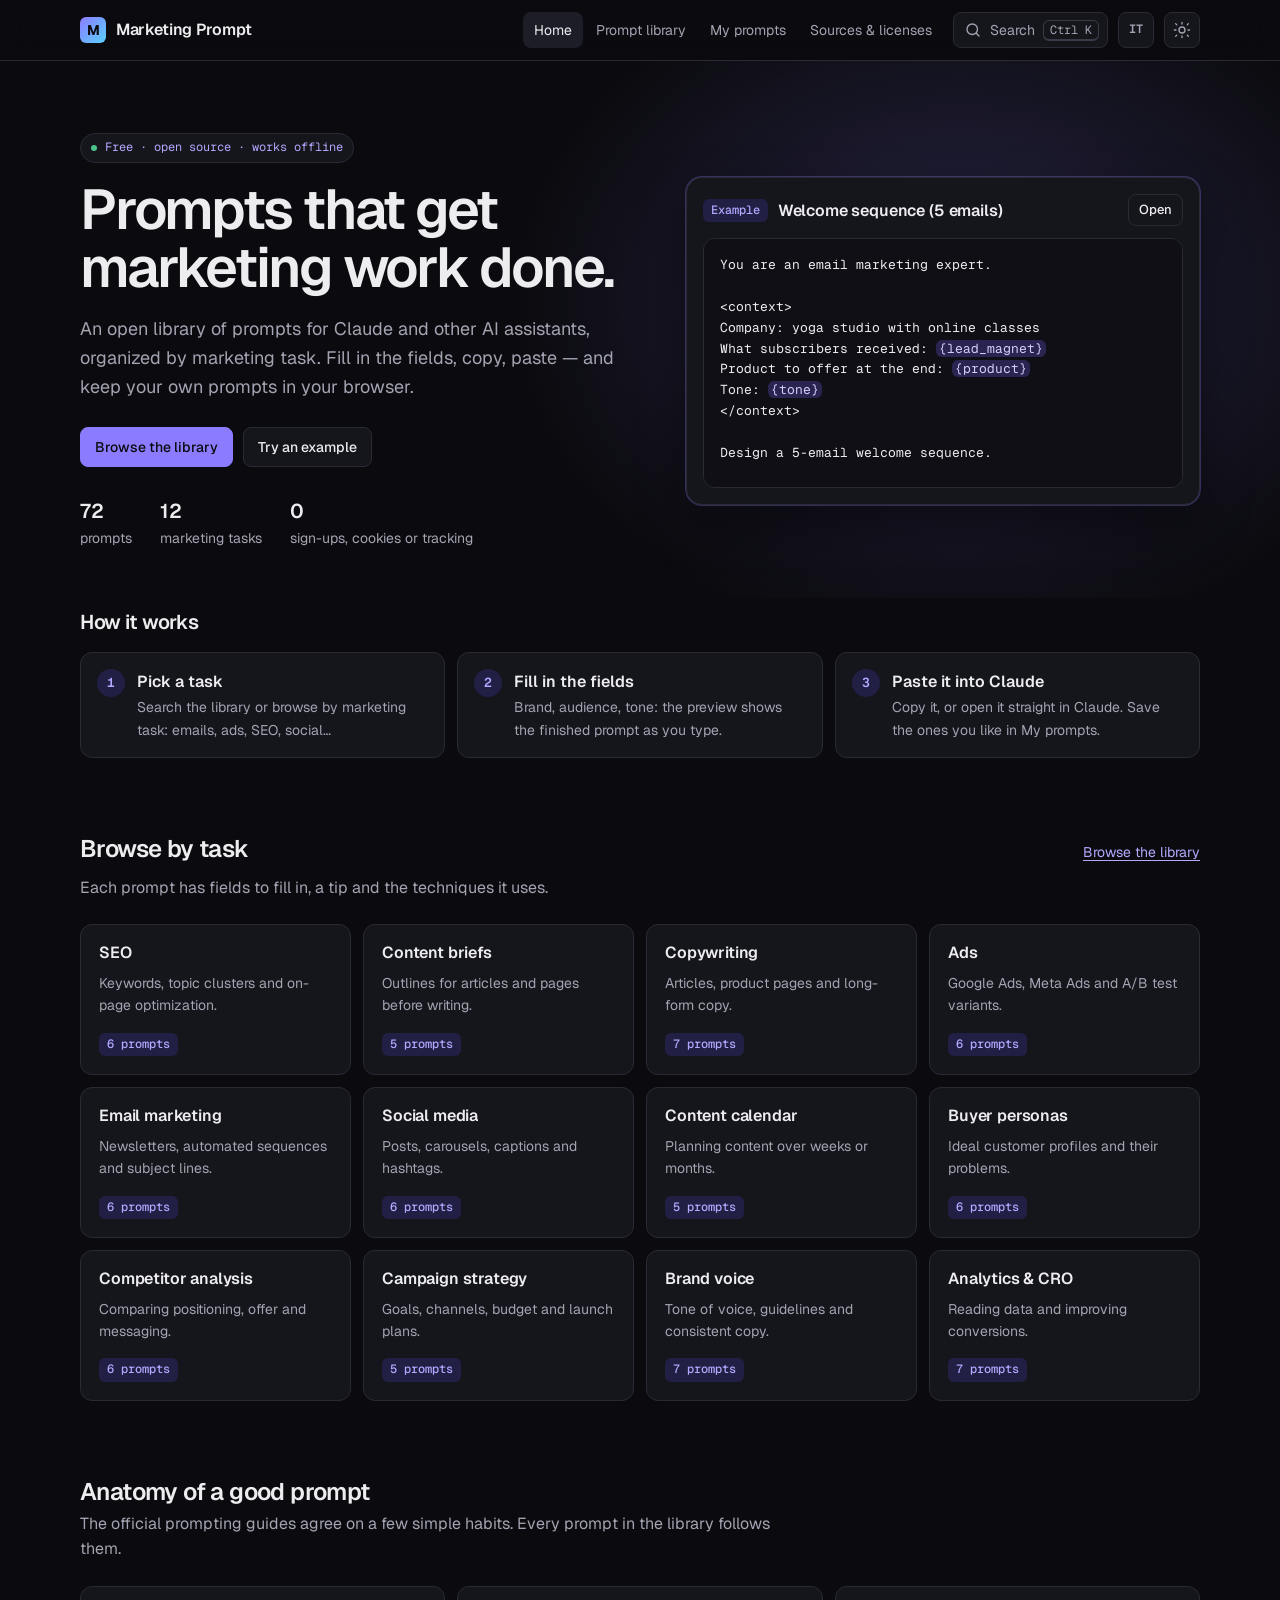
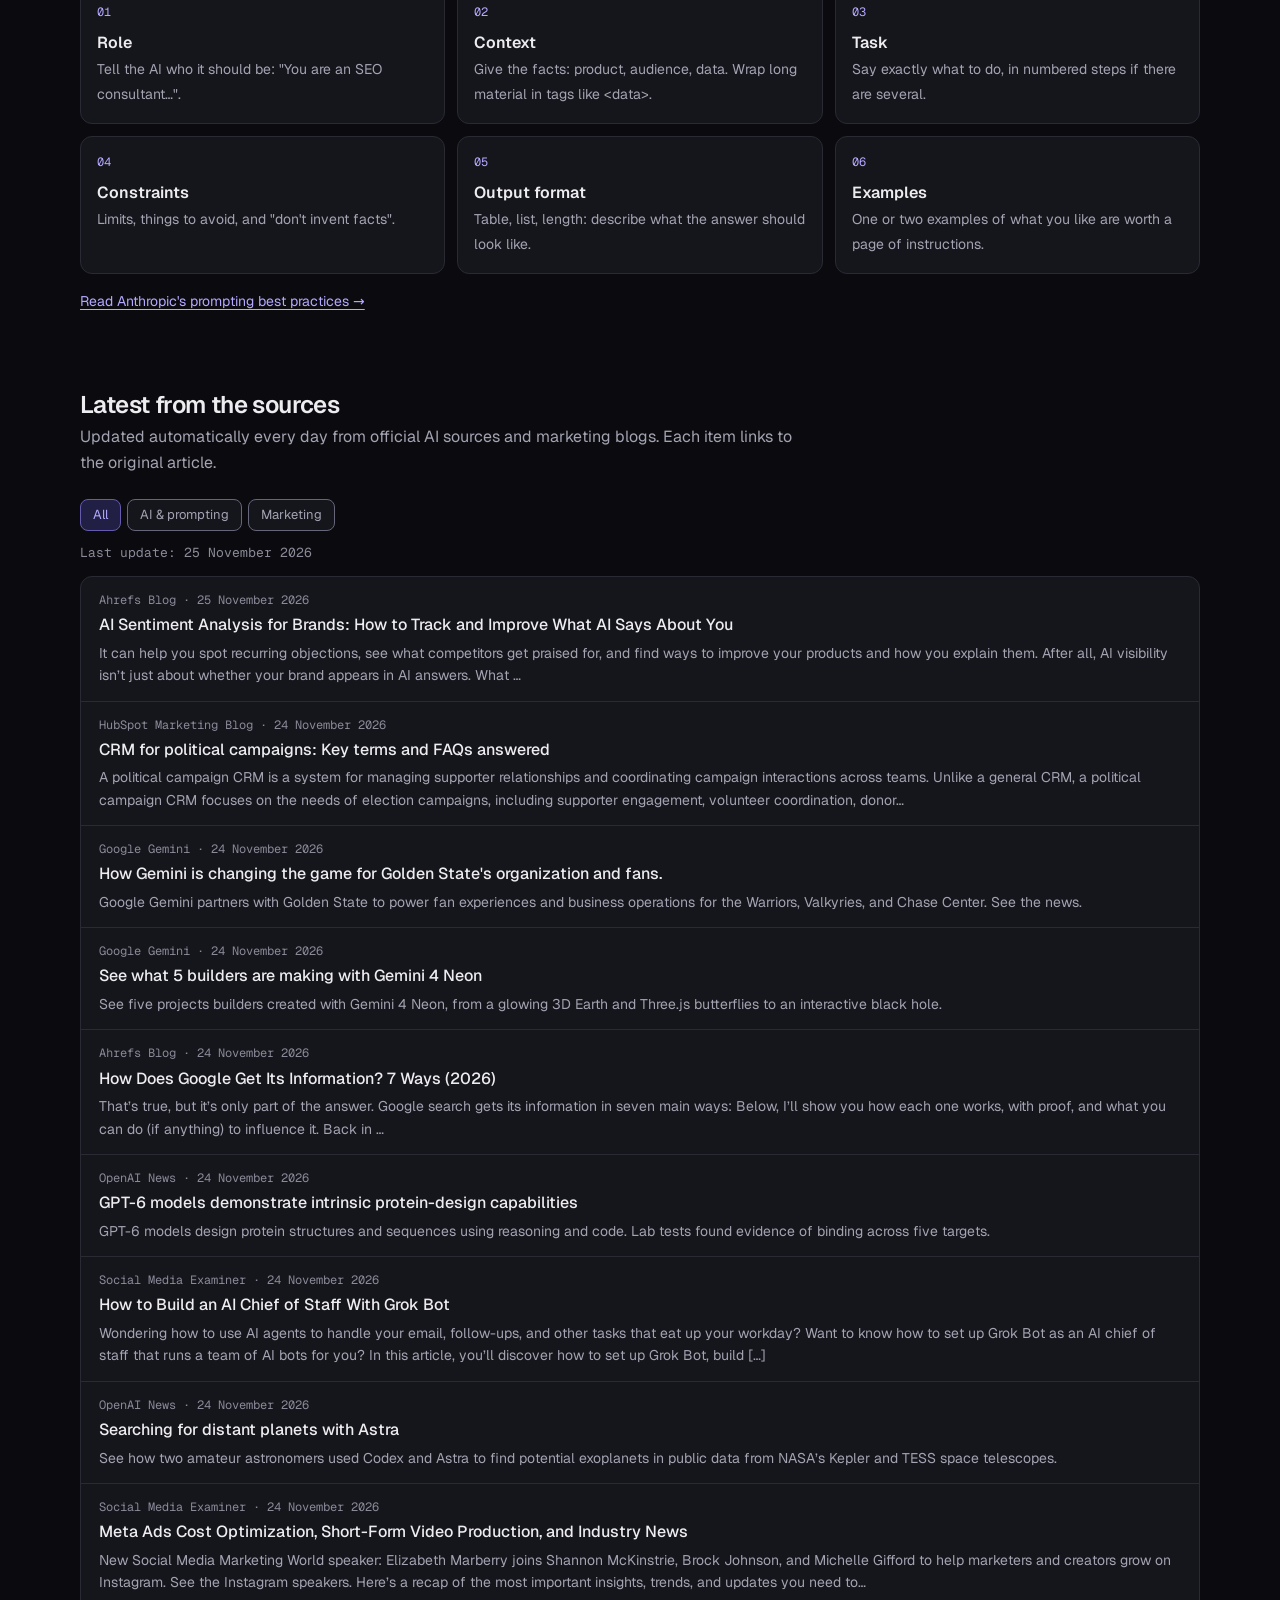
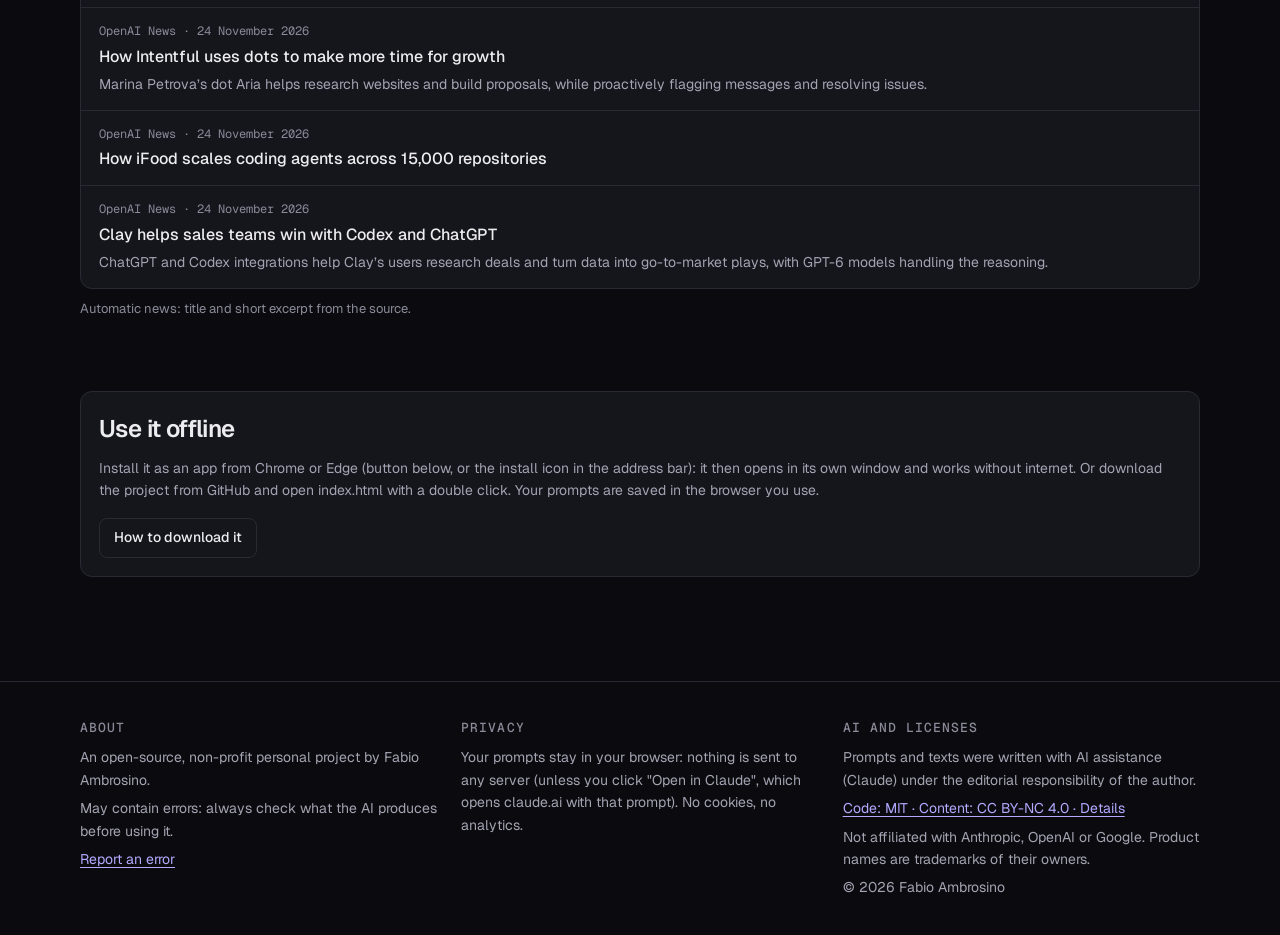
==== commit 240e7be5: "First-use improvements and design system tokens First use (package C) - Prompt dialog: copying or op" ====
--- a/index.html
+++ b/index.html
@@ -2,12 +2,17 @@
 <html lang="en">
 <head>
   <meta charset="utf-8">
+  <meta http-equiv="Content-Security-Policy" content="default-src 'self'; script-src 'self'; style-src 'self'; img-src 'self' data:; font-src 'self'; connect-src 'self' https://ambrosinofabio.github.io; manifest-src 'self'; worker-src 'self'; object-src 'none'; base-uri 'self'; form-action 'none'">
   <meta name="viewport" content="width=device-width, initial-scale=1">
   <title>Marketing Prompt — prompts for digital marketing</title>
   <meta name="title-en" content="Marketing Prompt — prompts for digital marketing">
   <meta name="title-it" content="Marketing Prompt — prompt per il digital marketing">
   <meta name="description" content="Free library of original digital marketing prompts for Claude and other AI assistants, with a private space to save your own.">
+  <meta name="description-it" content="Libreria gratuita di prompt originali per il digital marketing, per Claude e altri assistenti AI, con uno spazio privato per salvare i tuoi.">
   <link rel="canonical" href="https://ambrosinofabio.github.io/marketing-prompt/">
+  <link rel="alternate" hreflang="en" href="https://ambrosinofabio.github.io/marketing-prompt/">
+  <link rel="alternate" hreflang="it" href="https://ambrosinofabio.github.io/marketing-prompt/?lang=it">
+  <link rel="alternate" hreflang="x-default" href="https://ambrosinofabio.github.io/marketing-prompt/">
   <meta property="og:type" content="website">
   <meta property="og:site_name" content="Marketing Prompt">
   <meta property="og:title" content="Marketing Prompt — prompts for digital marketing">
@@ -160,7 +165,7 @@
   </footer>
   <script src="data/categorie.js"></script>
   <script src="data/prompts.js"></script>
-  <script src="data/prompts-it.js"></script>
+  <script src="js/dati-lingua.js"></script>
   <script src="data/news.js"></script>
   <script src="js/store.js"></script>
   <script src="js/palette.js"></script>
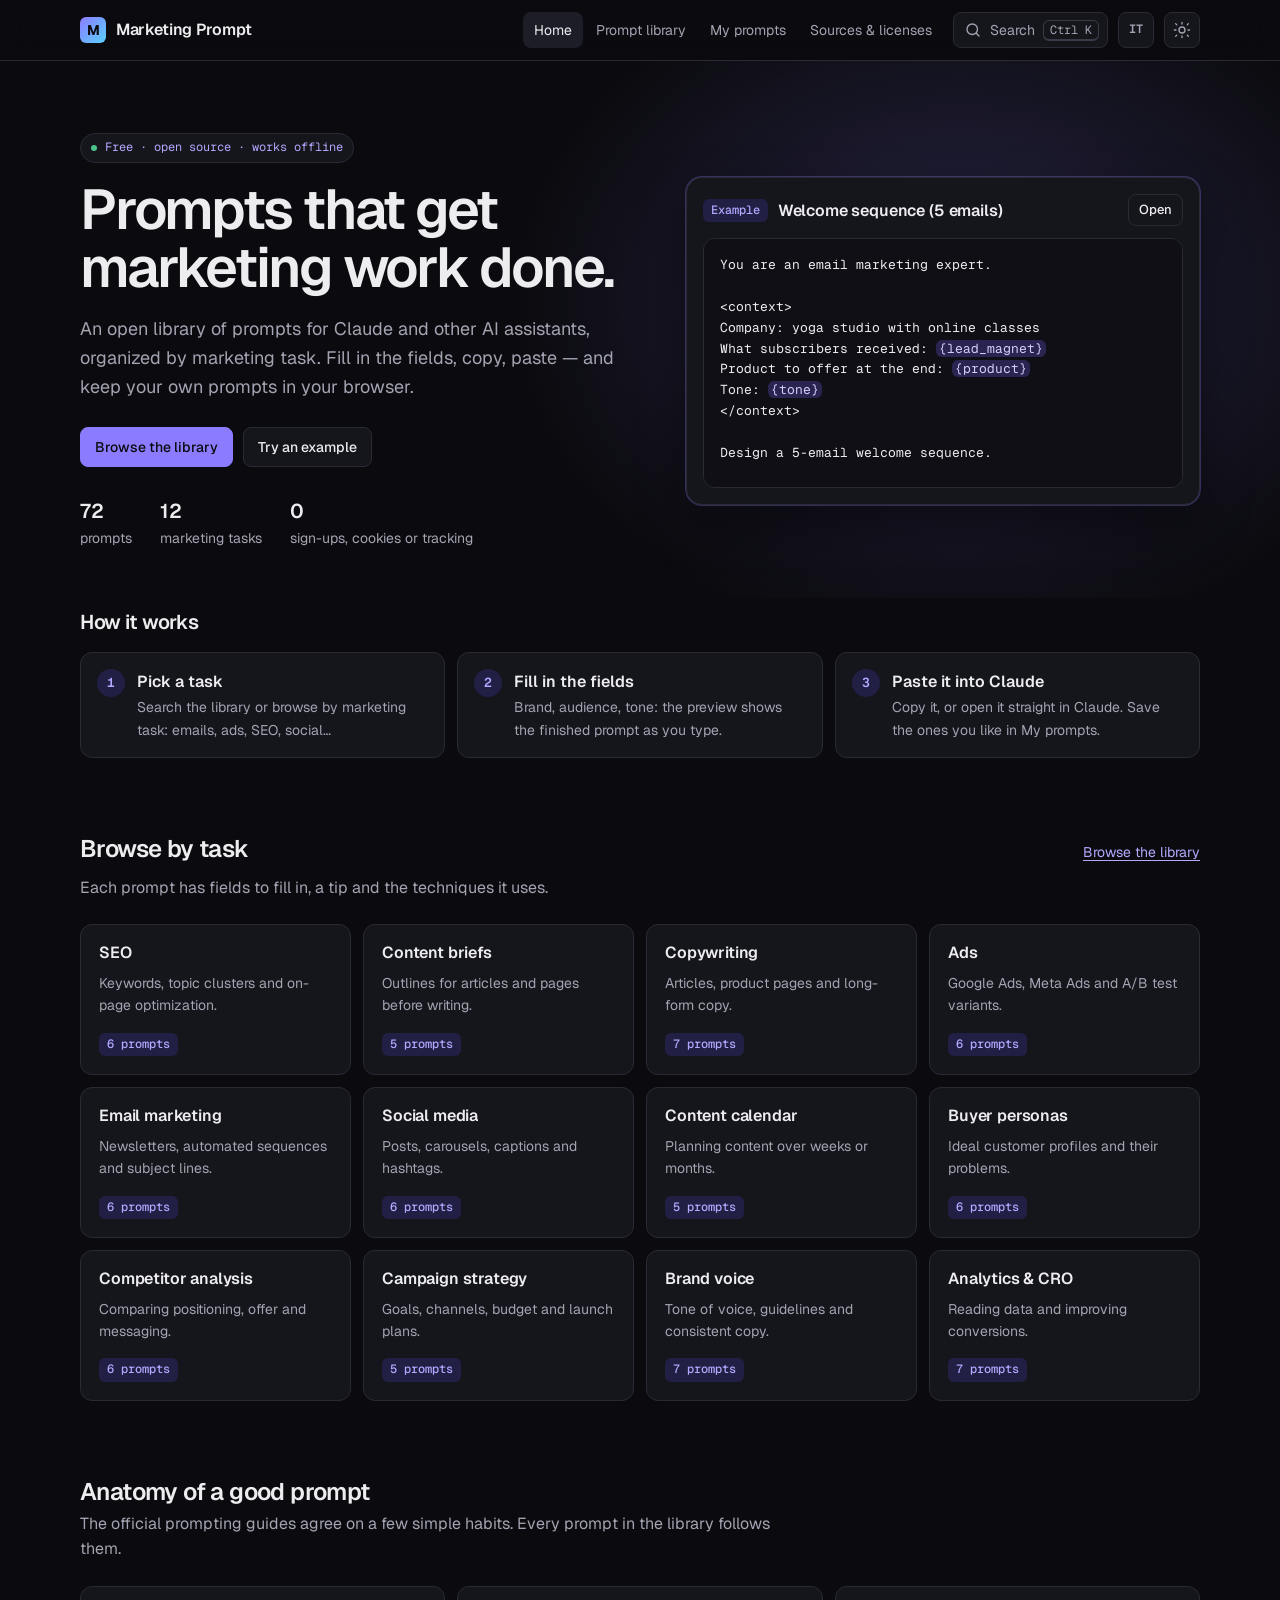
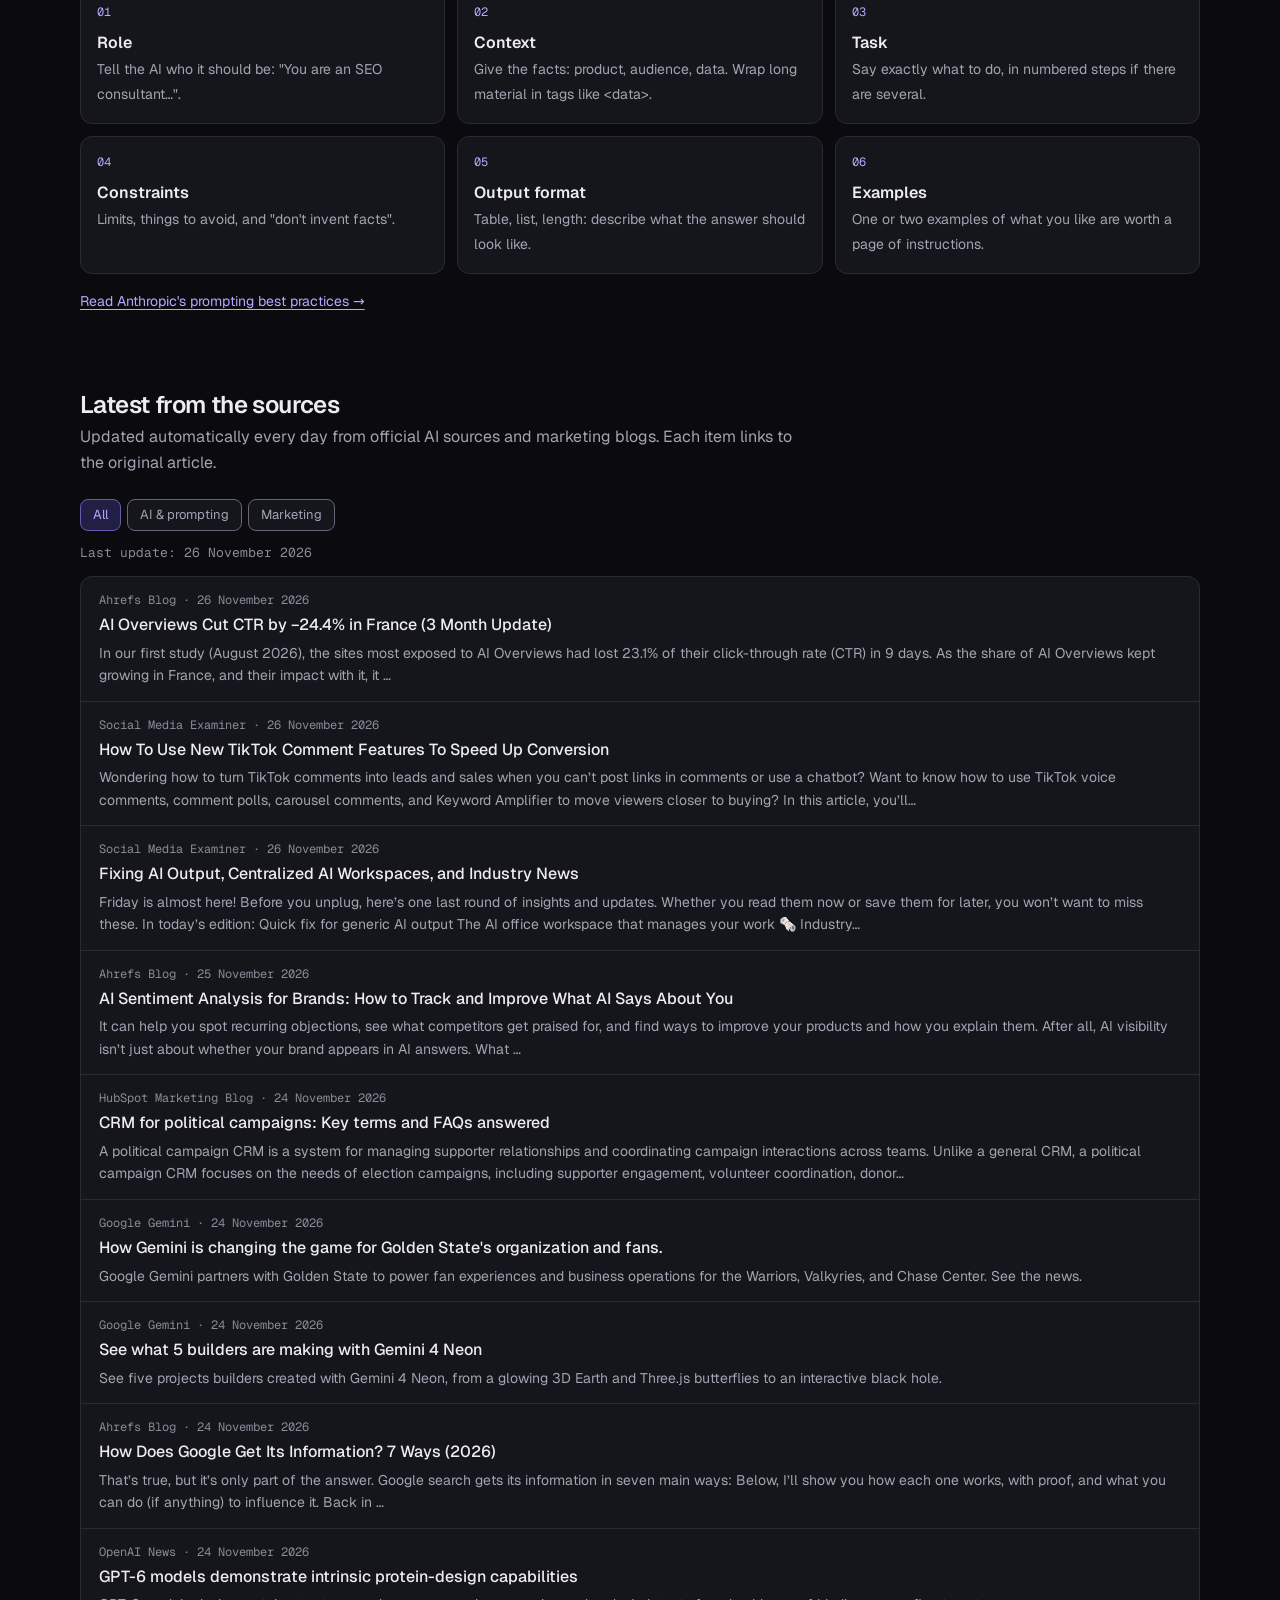
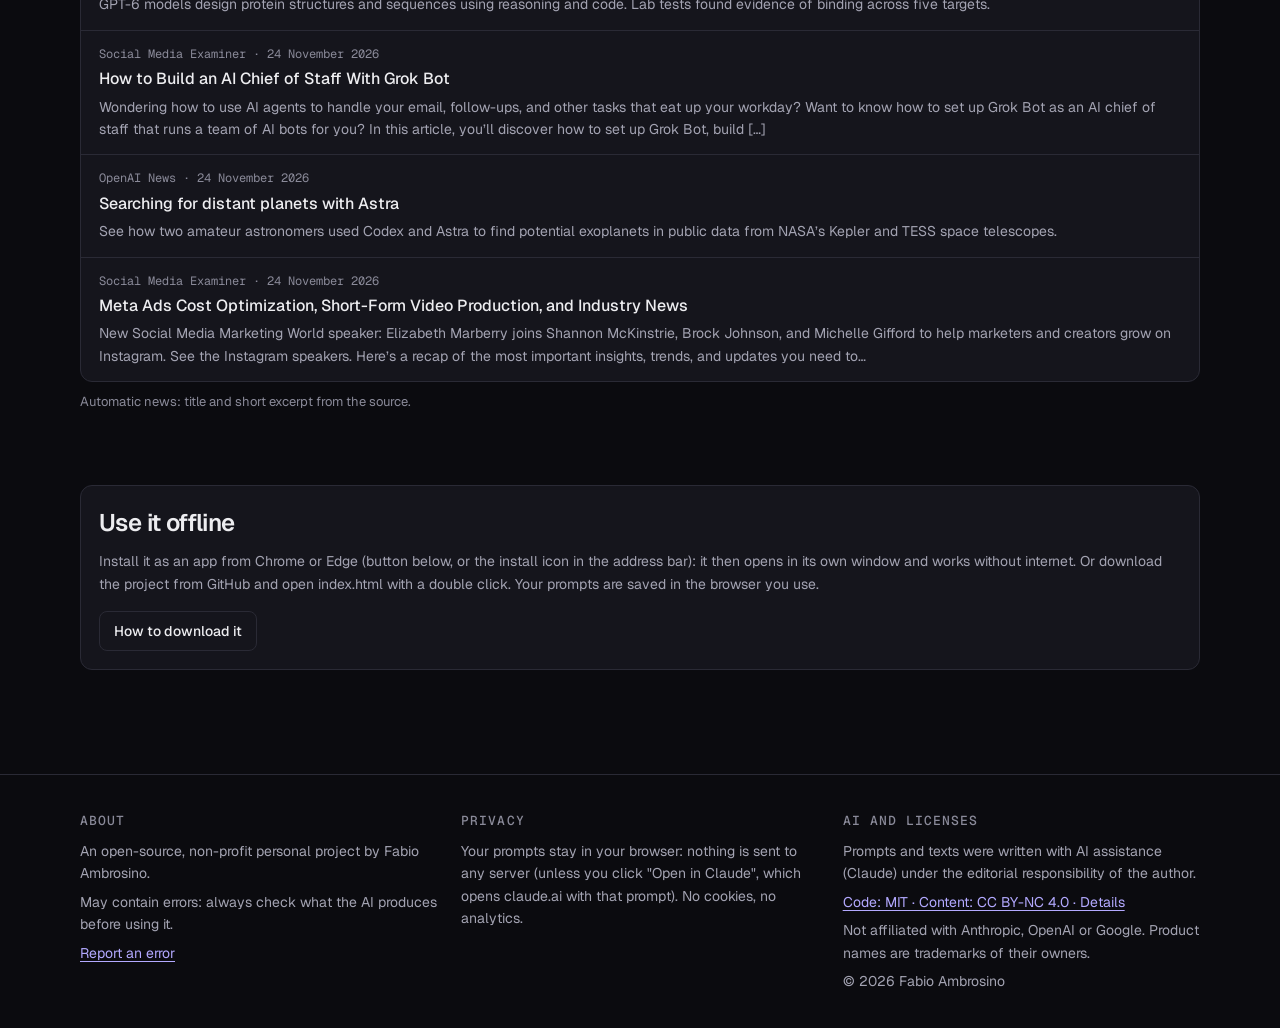
==== commit 04abb75b: "Site hardening from the security review - CSP: Trusted Types enforced (policy "mp" in js/comune.js a" ====
--- a/index.html
+++ b/index.html
@@ -2,7 +2,8 @@
 <html lang="en">
 <head>
   <meta charset="utf-8">
-  <meta http-equiv="Content-Security-Policy" content="default-src 'self'; script-src 'self'; style-src 'self'; img-src 'self' data:; font-src 'self'; connect-src 'self' https://ambrosinofabio.github.io; manifest-src 'self'; worker-src 'self'; object-src 'none'; base-uri 'self'; form-action 'none'">
+  <meta http-equiv="Content-Security-Policy" content="default-src 'self'; script-src 'self'; style-src 'self'; img-src 'self' data:; font-src 'self'; connect-src 'self' https://ambrosinofabio.github.io; manifest-src 'self'; worker-src 'self'; object-src 'none'; base-uri 'self'; form-action 'none'; require-trusted-types-for 'script'; trusted-types mp">
+  <meta name="referrer" content="no-referrer">
   <meta name="viewport" content="width=device-width, initial-scale=1">
   <title>Marketing Prompt — prompts for digital marketing</title>
   <meta name="title-en" content="Marketing Prompt — prompts for digital marketing">
